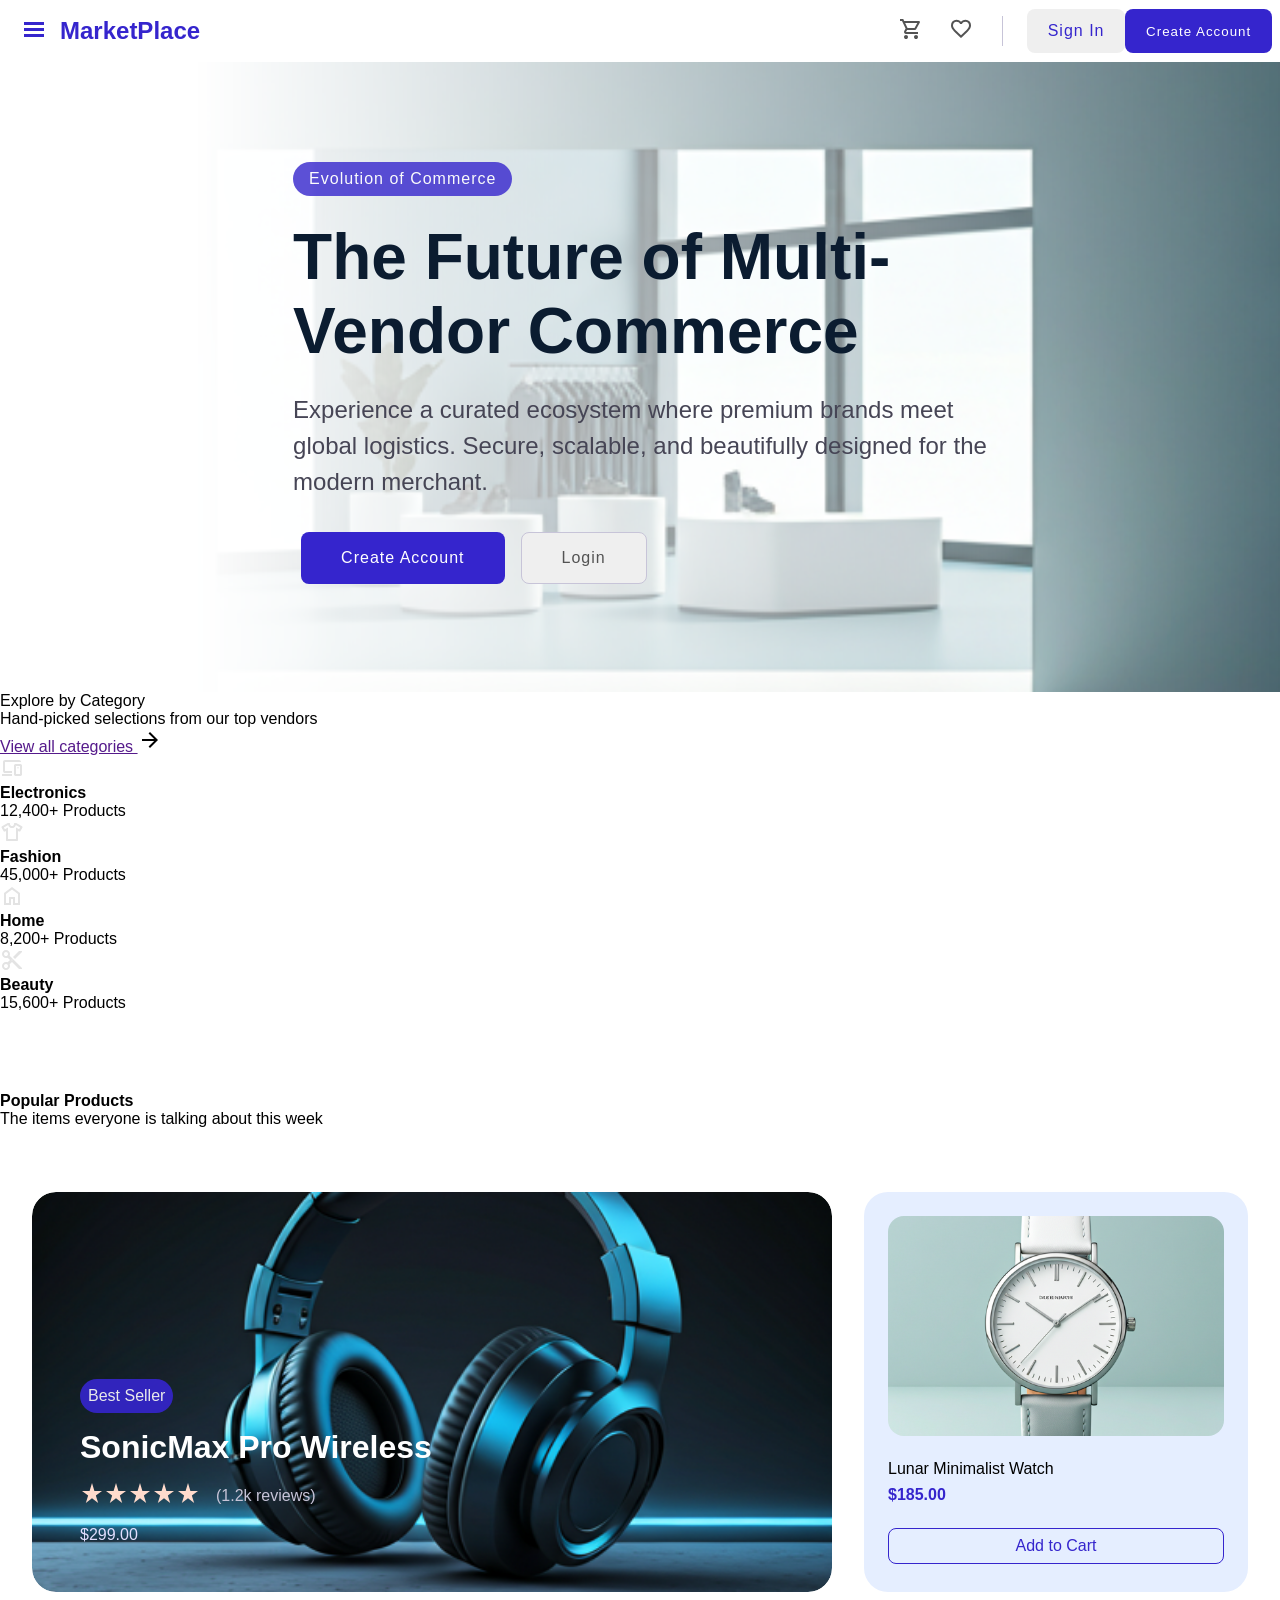
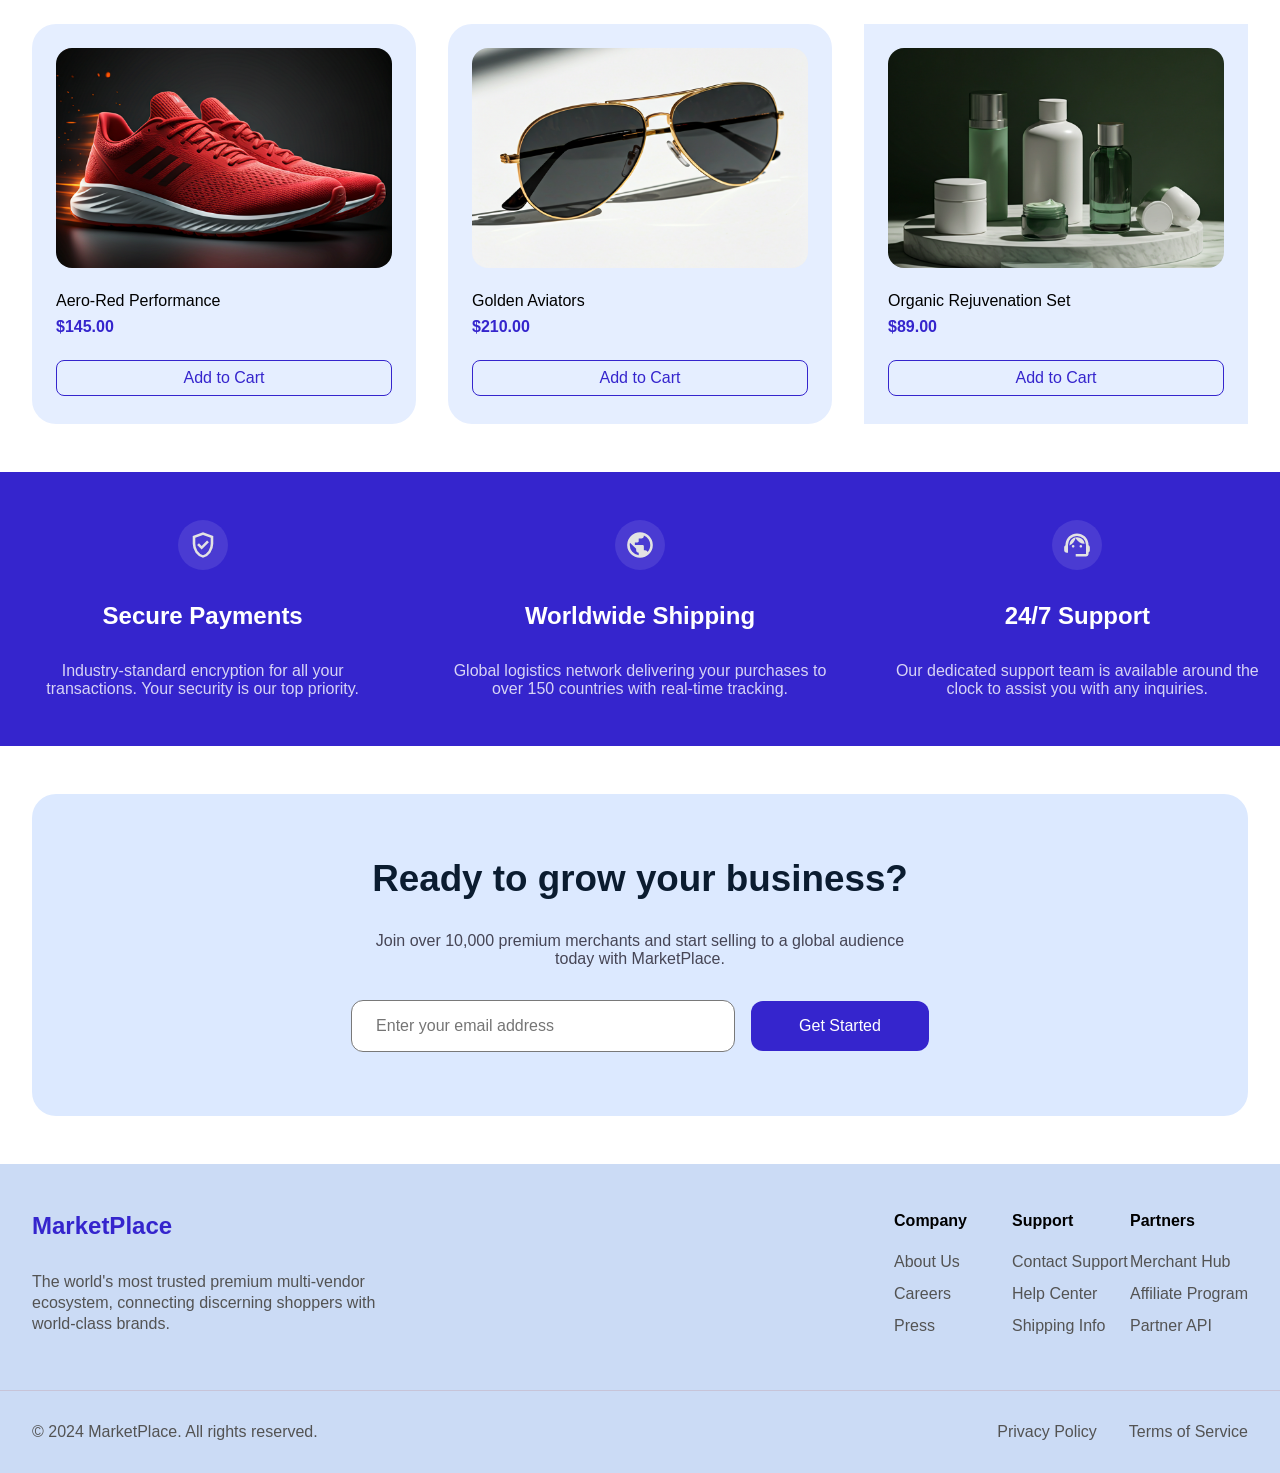
==== index.html @ fca6b6d8 "add" ====
<!DOCTYPE html>
<html lang="en">

<head>
    <meta charset="UTF-8">
    <meta name="viewport" content="width=device-width, initial-scale=1.0">
    <link rel="stylesheet" href="style.css">
    <link rel="stylesheet" href="CSS/nav.css">
    <link rel="stylesheet" href="CSS/main.css">
    <link rel="stylesheet" href="CSS/explore.css">
    <link rel="stylesheet" href="CSS/animation.css">
    <link rel="stylesheet" href="CSS/products.css">
    <link rel="stylesheet" href="CSS/support.css">
    <link rel="stylesheet" href="CSS/business.css">
    <link rel="stylesheet" href="CSS/footer.css">
    <title>MarketPlace</title>
</head>

<body>
    <nav class="nav-landing nav">
        <div class="vo">
            <div class="menu-toggle" id="mobile-menu">
                <span></span><span></span><span></span>
            </div>
            <h2 class="nav-logo"><a href="#">MarketPlace</a></h2>
        </div>
        <div class="nav-ll">
            <ul class="nav-list">
                <li><a href="">Categories</a></li>
                <li><a href="">New Arrivals</a></li>
                <li><a href="">Deals</a></li>
            </ul>
            <form action="" method="get" class="nav-form">
                <a href="" class="nav-form-btn"><svg xmlns="http://www.w3.org/2000/svg" height="24px"
                        viewBox="0 -960 960 960" width="24px" fill="#e3e3e3">
                        <path
                            d="M784-120 532-372q-30 24-69 38t-83 14q-109 0-184.5-75.5T120-580q0-109 75.5-184.5T380-840q109 0 184.5 75.5T640-580q0 44-14 83t-38 69l252 252-56 56ZM380-400q75 0 127.5-52.5T560-580q0-75-52.5-127.5T380-760q-75 0-127.5 52.5T200-580q0 75 52.5 127.5T380-400Z" />
                    </svg> </a>
                <input type="text" name="search" placeholder="Search marketplace..." class="nav-input">
            </form>
        </div>
        <div class="right">

            <a href="" class="nav-shopping bac"> <svg xmlns="http://www.w3.org/2000/svg" height="24px"
                    viewBox="0 -960 960 960" width="24px">
                    <path
                        d="M223.5-103.5Q200-127 200-160t23.5-56.5Q247-240 280-240t56.5 23.5Q360-193 360-160t-23.5 56.5Q313-80 280-80t-56.5-23.5Zm400 0Q600-127 600-160t23.5-56.5Q647-240 680-240t56.5 23.5Q760-193 760-160t-23.5 56.5Q713-80 680-80t-56.5-23.5ZM246-720l96 200h280l110-200H246Zm-38-80h590q23 0 35 20.5t1 41.5L692-482q-11 20-29.5 31T622-440H324l-44 80h480v80H280q-45 0-68-39.5t-2-78.5l54-98-144-304H40v-80h130l38 80Zm134 280h280-280Z" />
                </svg></a>
            <a href="" class="nav-favorite bac"><svg xmlns="http://www.w3.org/2000/svg" height="24px"
                    viewBox="0 -960 960 960" width="24px">
                    <path
                        d="m480-120-58-52q-101-91-167-157T150-447.5Q111-500 95.5-544T80-634q0-94 63-157t157-63q52 0 99 22t81 62q34-40 81-62t99-22q94 0 157 63t63 157q0 46-15.5 90T810-447.5Q771-395 705-329T538-172l-58 52Zm0-108q96-86 158-147.5t98-107q36-45.5 50-81t14-70.5q0-60-40-100t-100-40q-47 0-87 26.5T518-680h-76q-15-41-55-67.5T300-774q-60 0-100 40t-40 100q0 35 14 70.5t50 81q36 45.5 98 107T480-228Zm0-273Z" />
                </svg></a>
            <span class="ff"></span>
            <div class="btn">
                <button class="nav-sign"><a href="">Sign In</a></button>
                <button class="nav-create"><a href="">Create Account</a></button>
            </div>
        </div>
    </nav>
    <main class="main-landing">
        <div class="main-landing-sub">
            <img src="img/img-supp.png" alt="img" class="main-img">
            <h2 class="main-h2">Evolution of Commerce</h2>
            <h1 class="main-h1">The Future of Multi-<br>Vendor Commerce</h1>
            <p class="main-p">Experience a curated ecosystem where premium brands meet <br> global logistics. Secure,
                scalable,
                and beautifully designed for the <br> modern merchant.</p>
            <div class="btn">
                <button class=" main-create"><a href="">Create Account</a></button>
                <button class=" main-sign"><a href="">Login</a></button>
            </div>
        </div>
    </main>
    <section class="explore">
        <div class="explore-container">
            <div class="explore-p">
                <p class="explore-p1">Explore by Category</p>
                <p class="explore-p2">Hand-picked selections from our top vendors</p>
            </div>
            <a href="" class="explore-view">View all categories <svg xmlns="http://www.w3.org/2000/svg" height="24px"
                    viewBox="0 -960 960 960" width="24px">
                    <path d="M647-440H160v-80h487L423-744l57-56 320 320-320 320-57-56 224-224Z" />
                </svg></a>
        </div>
        <div class="category">
            <div class="category1">
                <svg xmlns="http://www.w3.org/2000/svg" height="24px" viewBox="0 -960 960 960" width="24px"
                    fill="#e3e3e3" class="svg-category">
                    <path
                        d="M480-540ZM80-160v-80h400v80H80Zm120-120q-33 0-56.5-23.5T120-360v-360q0-33 23.5-56.5T200-800h560q33 0 56.5 23.5T840-720H200v360h280v80H200Zm600 40v-320H640v320h160Zm-180 80q-25 0-42.5-17.5T560-220v-360q0-25 17.5-42.5T620-640h200q25 0 42.5 17.5T880-580v360q0 25-17.5 42.5T820-160H620Zm100-300q13 0 21.5-9t8.5-21q0-13-8.5-21.5T720-520q-12 0-21 8.5t-9 21.5q0 12 9 21t21 9Zm0 60Z" />
                </svg>
                <div class="cat-t">
                    <h4 class="cat-h4">Electronics</h4>
                    <p class="cat-p">12,400+ Products</p>
                </div>
            </div>
            <div class="category1">
                <svg xmlns="http://www.w3.org/2000/svg" height="24px" viewBox="0 -960 960 960" width="24px"
                    fill="#e3e3e3" class="svg-category">
                    <path
                        d="m240-522-40 22q-14 8-30 4t-24-18L66-654q-8-14-4-30t18-24l230-132h70q9 0 14.5 5.5T400-820v20q0 33 23.5 56.5T480-720q33 0 56.5-23.5T560-800v-20q0-9 5.5-14.5T580-840h70l230 132q14 8 18 24t-4 30l-80 140q-8 14-23.5 17.5T760-501l-40-20v361q0 17-11.5 28.5T680-120H280q-17 0-28.5-11.5T240-160v-362Zm80-134v456h320v-456l124 68 42-70-172-100q-15 51-56.5 84.5T480-640q-56 0-97.5-33.5T326-758L154-658l42 70 124-68Zm160 177Z" />
                </svg>
                <div class="cat-t">
                    <h4 class="cat-h4">Fashion</h4>
                    <p class="cat-p">45,000+ Products</p>
                </div>
            </div>
            <div class="category1">
                <svg xmlns="http://www.w3.org/2000/svg" height="24px" viewBox="0 -960 960 960" width="24px"
                    fill="#e3e3e3" class="svg-category">
                    <path
                        d="M240-200h120v-240h240v240h120v-360L480-740 240-560v360Zm-80 80v-480l320-240 320 240v480H520v-240h-80v240H160Zm320-350Z" />
                </svg>
                <div class="cat-t">
                    <h4 class="cat-h4">Home</h4>
                    <p class="cat-p">8,200+ Products</p>
                </div>
            </div>
            <div class="category1">
                <svg xmlns="http://www.w3.org/2000/svg" height="24px" viewBox="0 -960 960 960" width="24px"
                    fill="#e3e3e3" class="svg-category">
                    <path
                        d="M760-120 480-400l-94 94q8 15 11 32t3 34q0 66-47 113T240-80q-66 0-113-47T80-240q0-66 47-113t113-47q17 0 34 3t32 11l94-94-94-94q-15 8-32 11t-34 3q-66 0-113-47T80-720q0-66 47-113t113-47q66 0 113 47t47 113q0 17-3 34t-11 32l494 494v40H760ZM600-520l-80-80 240-240h120v40L600-520ZM296.5-663.5Q320-687 320-720t-23.5-56.5Q273-800 240-800t-56.5 23.5Q160-753 160-720t23.5 56.5Q207-640 240-640t56.5-23.5ZM494-466q6-6 6-14t-6-14q-6-6-14-6t-14 6q-6 6-6 14t6 14q6 6 14 6t14-6ZM296.5-183.5Q320-207 320-240t-23.5-56.5Q273-320 240-320t-56.5 23.5Q160-273 160-240t23.5 56.5Q207-160 240-160t56.5-23.5Z" />
                </svg>
                <div class="cat-t">
                    <h4 class="cat-h4">Beauty</h4>
                    <p class="cat-p">15,600+ Products</p>
                </div>
            </div>
        </div>
    </section>
    <section class="products-ex">
        <div class="cat-t">
            <h4 class="cat-h4">Popular Products</h4>
            <p class="cat-p">The items everyone is talking about this week</p>
        </div>
        <div class="products-grid">
            <div class="grid-p-b g">
                <img src="img/bestPrud.png" alt="img" class="img-best-prod">
                <div class="cont-pro">
                    <span class="best-seller">Best Seller</span>
                    <h2 class="grid-be-se-h3">SonicMax Pro Wireless</h2>
                    <p class="p-p"><span class="s-p-p"><svg class="star" xmlns="http://www.w3.org/2000/svg"
                                height="24px" viewBox="0 -960 960 960" width="24px" fill="#e3e3e3">
                                <path
                                    d="m233-120 93-304L80-600h304l96-320 96 320h304L634-424l93 304-247-188-247 188Z" />
                            </svg><svg class="star" xmlns="http://www.w3.org/2000/svg" height="24px"
                                viewBox="0 -960 960 960" width="24px" fill="#e3e3e3">
                                <path
                                    d="m233-120 93-304L80-600h304l96-320 96 320h304L634-424l93 304-247-188-247 188Z" />
                            </svg><svg class="star" xmlns="http://www.w3.org/2000/svg" height="24px"
                                viewBox="0 -960 960 960" width="24px" fill="#e3e3e3">
                                <path
                                    d="m233-120 93-304L80-600h304l96-320 96 320h304L634-424l93 304-247-188-247 188Z" />
                            </svg><svg class="star" xmlns="http://www.w3.org/2000/svg" height="24px"
                                viewBox="0 -960 960 960" width="24px" fill="#e3e3e3">
                                <path
                                    d="m233-120 93-304L80-600h304l96-320 96 320h304L634-424l93 304-247-188-247 188Z" />
                            </svg><svg class="star" xmlns="http://www.w3.org/2000/svg" height="24px"
                                viewBox="0 -960 960 960" width="24px" fill="#e3e3e3">
                                <path
                                    d="m233-120 93-304L80-600h304l96-320 96 320h304L634-424l93 304-247-188-247 188Z" />
                            </svg></span>(1.2k reviews)</p>
                    <p class="price-p-b">$299.00</p>
                </div>
            </div>
            <div class="grid-products g">
                <div class="img-prooo">
                    <img src="img/prud.png" alt="img" class="img-proo">
                </div>
                <p class="p-gridd-prod">Lunar Minimalist Watch</p>
                <span class="price-grid-products">$185.00</span>
                <button class="button-grid">Add to Cart</button>
            </div>
            <div class="grid-products g">
                <div class="img-prooo">
                    <img src="img/prud1.png" alt="img" class="img-proo">
                </div>
                <p class="p-gridd-prod">Aero-Red Performance</p>
                <span class="price-grid-products">$145.00</span>
                <button class="button-grid">Add to Cart</button>
            </div>
            <div class="grid-products g">
                <div class="img-prooo"> <img src="img/prud2.png" alt="img" class="img-proo">
                </div>
                <p class="p-gridd-prod">Golden Aviators</p>
                <span class="price-grid-products">$210.00</span>
                <button class="button-grid">Add to Cart</button>
            </div>
            <div class="grid-products">
                <div class="img-prooo"> <img src="img/prud3.png" alt="img" class="img-proo">
                </div>
                <p class="p-gridd-prod">Organic Rejuvenation Set</p>
                <span class="price-grid-products">$89.00</span>
                <button class="button-grid">Add to Cart</button>
            </div>
        </div>
    </section>
    <section class="support">
        <div class="support-sup">
            <div class="verified">
                <svg xmlns="http://www.w3.org/2000/svg" height="24px" viewBox="0 -960 960 960" width="24px"
                    fill="#e3e3e3" class="svg-sup">
                    <path
                        d="m438-338 226-226-57-57-169 169-84-84-57 57 141 141Zm42 258q-139-35-229.5-159.5T160-516v-244l320-120 320 120v244q0 152-90.5 276.5T480-80Zm0-84q104-33 172-132t68-220v-189l-240-90-240 90v189q0 121 68 220t172 132Zm0-316Z" />
                </svg>
                <h2 class="sup-h2">Secure Payments</h2>
                <p class="sup-p">Industry-standard encryption for all your transactions. Your security is our top
                    priority.
                </p>
            </div>
            <div class="verified">
                <svg xmlns="http://www.w3.org/2000/svg" height="24px" viewBox="0 -960 960 960" width="24px"
                    fill="#e3e3e3" class="svg-sup">
                    <path
                        d="M324-111.5Q251-143 197-197t-85.5-127Q80-397 80-480t31.5-156Q143-709 197-763t127-85.5Q397-880 480-880t156 31.5Q709-817 763-763t85.5 127Q880-563 880-480t-31.5 156Q817-251 763-197t-127 85.5Q563-80 480-80t-156-31.5ZM440-162v-78q-33 0-56.5-23.5T360-320v-40L168-552q-3 18-5.5 36t-2.5 36q0 121 79.5 212T440-162Zm276-102q41-45 62.5-100.5T800-480q0-98-54.5-179T600-776v16q0 33-23.5 56.5T520-680h-80v80q0 17-11.5 28.5T400-560h-80v80h240q17 0 28.5 11.5T600-440v120h40q26 0 47 15.5t29 40.5Z" />
                </svg>
                <h2 class="sup-h2">Worldwide Shipping</h2>
                <p class="sup-p">Global logistics network delivering your purchases to over 150 countries with real-time
                    tracking.
                </p>
            </div>
            <div class="verified">
                <svg xmlns="http://www.w3.org/2000/svg" height="24px" viewBox="0 -960 960 960" width="24px"
                    fill="#e3e3e3" class="svg-sup">
                    <path
                        d="M440-120v-80h320v-284q0-117-81.5-198.5T480-764q-117 0-198.5 81.5T200-484v244h-40q-33 0-56.5-23.5T80-320v-80q0-21 10.5-39.5T120-469l3-53q8-68 39.5-126t79-101q47.5-43 109-67T480-840q68 0 129 24t109 66.5Q766-707 797-649t40 126l3 52q19 9 29.5 27t10.5 38v92q0 20-10.5 38T840-249v49q0 33-23.5 56.5T760-120H440ZM331.5-411.5Q320-423 320-440t11.5-28.5Q343-480 360-480t28.5 11.5Q400-457 400-440t-11.5 28.5Q377-400 360-400t-28.5-11.5Zm240 0Q560-423 560-440t11.5-28.5Q583-480 600-480t28.5 11.5Q640-457 640-440t-11.5 28.5Q617-400 600-400t-28.5-11.5ZM241-462q-7-106 64-182t177-76q89 0 156.5 56.5T720-519q-91-1-167.5-49T435-698q-16 80-67.5 142.5T241-462Z" />
                </svg>
                <h2 class="sup-h2">24/7 Support</h2>
                <p class="sup-p">Our dedicated support team is available around the clock to assist you with any
                    inquiries.
                </p>
            </div>
        </div>
    </section>
    <section class="business-s">
        <div class="business">
            <h2 class="business-h2">Ready to grow your business?</h2>
            <p class="business-p">Join over 10,000 premium merchants and start selling to a global audience <br> today
                with
                MarketPlace.</p>
            <form action="" class="business-form">
                <input type="text" class="text-bus" placeholder="Enter your email address">
                <input type="submit" class="sum-bus" value="Get Started">
            </form>
        </div>
    </section>
    <footer class="fot">
        <div class="fott">
            <div class="fot1">
                <div class="fot1-left">
                    <h2 class="fot1-left-h2">MarketPlace</h2>
                    <p class="fot1-left-p">The world's most trusted premium multi-vendor <br> ecosystem, connecting
                        discerning
                        shoppers with <br> world-class brands.</p>
                </div>
                <div class="fot1-right">
                    <div class="fot1-right-list">
                        <h4 class="for1-right-h3">Company</h4>
                        <ul class="fot1-right-ul">
                            <li><a href="">About Us</a></li>
                            <li><a href="">Careers</a></li>
                            <li><a href="">Press</a></li>
                        </ul>
                    </div>
                    <div class="fot1-right-list">
                        <h4 class="for1-right-h3">Support</h4>
                        <ul class="fot1-right-ul">
                            <li><a href="">Contact Support</a></li>
                            <li><a href="">Help Center</a></li>
                            <li><a href="">Shipping Info</a></li>
                        </ul>
                    </div>
                    <div class="fot1-right-list">
                        <h4 class="for1-right-h3">Partners</h4>
                        <ul class="fot1-right-ul">
                            <li><a href="">Merchant Hub</a></li>
                            <li><a href="">Affiliate Program</a></li>
                            <li><a href="">Partner API</a></li>
                        </ul>
                    </div>
                </div>
            </div>
            <hr>
            <div class="fot2">
                <div class="fot2-left">&copy; 2024 MarketPlace. All rights reserved.</div>
                <div class="fot2-right"><a href="" class="fot2-right">Privacy Policy</a><a href=""
                        class="fot2-right">Terms
                        of Service</a></div>
            </div>
        </div>
    </footer>
    <script src="main.js"></script>
</body>

</html>
---- style.css ----
:root {
    --black: #000000;
    --blue: rgb(53 37 205);
    --blue--op: #E2E8F0;
    --white: white;
    --gr: rgb(199 196 216);
    --grr: rgb(121, 121, 121);
    --grrr: rgb(83, 83, 83);
    --gb: rgb(11 28 48);
    --qw: rgb(70 69 85);
    --fontff: Sans-serif;
    --bb: rgb(211 228 254)
}


* {
    padding: 0;
    margin: 0;
    box-sizing: border-box;
    font-family: var(--fontff);
}
---- CSS/nav.css ----
.nav {
    position: sticky;
    top: 0;
    display: flex;
    flex-direction: row;
    justify-content: space-between;
    align-items: center;
    gap: 3rem;
    padding: 0.5rem;
    background-color: rgba(255, 255, 255, 0.9);
    z-index: 1;
    max-width: 1280px;
    margin: auto;
}

.nav-list li a,
.nav-logo a,
.nav-sign a,
.nav-create a {
    text-decoration: none;
}



.right {
    display: flex;
    justify-content: center;
    align-items: center;
    gap: 1rem;
}

.nav-sign a {
    color: var(--blue);
}

.nav-sign {
    letter-spacing: 1px;
    padding: 0.8rem 1.3rem;
    border: none;
    border-radius: 0.5rem;
    font-size: 1rem;
    transition: background-color 0.2s ease-in-out
}

.nav-sign:hover {
    background-color: var(--blue--op);
}

.nav-create {
    letter-spacing: 1px;
    border: none;
    padding: 0.8rem 1.3rem;
    border-radius: 0.5rem;
    background-color: var(--blue);
    transition: opacity 0.2s ease-in-out;
}

.nav-create a {
    color: var(--white);
}

.nav-create:hover {
    opacity: 0.9;
}

.ff {
    margin: 0.5rem;
    height: 30px;
    border-left: 1px solid var(--gr);
}

.nav-shopping,
.nav-favorite {
    width: auto;
    fill: var(--grrr);
    transition: background-color 0.2s ease-in-out
}

.nav-shopping:hover,
.nav-favorite:hover {
    background-color: var(--blue--op);
}

.bac {
    padding: 0.3rem;
    border-radius: 0.5rem;
}

.nav-form {
    display: flex;
    flex-direction: row;
    align-items: center;
    gap: 1rem;
    border: 1px solid var(--gr);
    padding: 0.5rem 1rem;
    border-radius: 4rem;
}

.nav-form a svg {
    fill: var(--grrr);
    transition: fill 0.2s ease-in-out
}

.nav-form a {
    height: 24px;
    ;
}

.nav-form a svg:hover {
    fill: var(--grr)
}

.nav-form input:focus {
    outline: none;
}

.nav-form input {
    font-size: 1rem;
    border: none;
}

.nav-list {
    display: flex;
    flex-direction: row;
    gap: 2rem;
    list-style-type: none;
}

.nav-list li a {
    color: var(--grrr);
}


.nav-list li a:hover {
    color: var(--blue);
}

.nav-logo a {
    color: var(--blue);
}

.menu-toggle {
    display: none;
    flex-direction: column;
    cursor: pointer;
}

.btn {
    display: flex;
}

.nav-ll {
    display: flex;
    gap: 2rem;
    align-items: center;
}

.vo {
    display: flex;
    gap: 1rem;
}

@media (min-width:368px) and (max-width:768px) {
    .menu-toggle {
        display: flex;
        flex-direction: column;
        cursor: pointer;
        gap: 0.2rem;
    }

    .menu-toggle span {
        background-color: var(--blue);
        height: 3px;
        width: 20px;

    }



    .nav-ll {
        display: none;
    }

    .nav-ll.active {
        display: flex;
    }

    .nav-list {
        flex-direction: column;
        justify-content: flex-start;
        align-items: flex-start;
        padding-left: 1rem;
        gap: 1rem;
    }

    .nav-ll {
        position: fixed;
        top: 0;
        left: 0;
        width: 260px;
        height: 100vh;
        background: white;
        padding: 5rem 1rem;
        display: flex;
        justify-content: flex-start;
        align-items: flex-start;
        flex-direction: column;
        gap: 1rem;
        transform: translateX(-100%);
        opacity: 0;
        transition: all .45s cubic-bezier(.22, 1, .36, 1);
        z-index: 999;
    }

    .nav-l1.active {
        transform: translateX(0);
        opacity: 1;
    }

    .nav-form {
        width: 200px;
        gap: 0.5rem;
        overflow: hidden;
    }

    .nav-form .nav-input {
        font-size: 0.8rem;

    }

    .nav-form-btn svg {
        width: 20px;
    }

    .nav-ll.active {
        left: 0;
        opacity: 1;
        transform: translateX(0);
        visibility: visible;
    }


    .bac,
    .ff {
        display: none;
    }

    .nav {
        gap: 0.5rem;
    }

    .nav-sign {
        padding: 0.4rem 1rem;
        border-radius: 0.5rem;
        font-size: 0.6rem;
    }

    .nav-create {
        padding: 0.4rem 1rem;
        font-size: 0.6rem;
    }

    .nav-logo {
        font-size: 1rem;
    }

}

@media (min-width:768px)and (max-width:1280px) {
    .menu-toggle {
        display: flex;
        flex-direction: column;
        cursor: pointer;
        gap: 0.2rem;
        padding-top: 0.3rem;
        padding-left: 1rem;
    }

    .menu-toggle span {
        background-color: var(--blue);
        height: 3px;
        width: 20px;

    }



    .nav-ll {
        display: none;
    }

    .nav-ll.active {
        display: flex;
    }

    .nav-list {
        flex-direction: column;
        justify-content: flex-start;
        align-items: flex-start;
        padding-left: 1rem;
        gap: 1rem;
    }

    .nav-ll {
        position: fixed;
        top: 0;
        left: 0;
        width: 260px;
        height: 100vh;
        background: white;
        padding: 5rem 1rem;
        display: flex;
        justify-content: flex-start;
        align-items: flex-start;
        flex-direction: column;
        gap: 1rem;
        transform: translateX(-100%);
        opacity: 0;
        transition: all .45s cubic-bezier(.22, 1, .36, 1);
        z-index: 999;
    }

    .nav-l1.active {
        transform: translateX(0);
        opacity: 1;
    }

    .nav-form {
        width: 200px;
        gap: 0.5rem;
        overflow: hidden;
    }

    .nav-form .nav-input {
        font-size: 0.8rem;

    }

    .nav-form-btn svg {
        width: 20px;
    }

    .nav-ll.active {
        left: 0;
        opacity: 1;
        transform: translateX(0);
        visibility: visible;
    }
}
---- CSS/main.css ----
.main-landing {
    height: 70vh;
    position: relative;
    top: 0;
    right: 0;
    left: 0;
    display: flex;
    flex-direction: column;
    justify-content: center;
    text-align: start;
    overflow: hidden;
    animation: fadeUp 0.9s ease;
}

.main-landing-sub {
    display: flex;
    justify-content: center;
    flex-direction: column;
    align-items: flex-start;
    gap: 1.5rem;
    width: auto;
    margin: 0 auto;
    max-width: 1280px;
}

.main-img {
    height: 70vh;
    position: absolute;
    top: 0;
    left: 0;
    width: 100%;
    object-fit: cover;
    object-position: center;
    z-index: -1;
    mask-image: linear-gradient(to right, transparent 15%, black);
    -webkit-mask-image: linear-gradient(to right, transparent 15%, black);
}

.main-h2 {
    background-color: var(--blue);
    color: var(--white);
    font-size: 1rem;
    font-weight: 400;
    letter-spacing: 1px;
    padding: 0.5rem 1rem;
    border-radius: 1.5rem;
    opacity: 0.8;
}

.main-h1 {
    font-size: 4rem;
    color: var(--gb);
}

.main-p {
    color: var(--qw);
    font-size: 1.5rem;
    line-height: 1.5;
}

.main-create {
    letter-spacing: 1px;
    border: none;
    padding: 1rem;
    border-radius: 0.5rem;
    background-color: var(--blue);
    transition: opacity 0.2s ease-in-out;
    margin: 0.5rem;
    font-size: 1rem;
}

.main-create a {
    padding: 1.5rem;
    text-decoration: none;
    color: var(--white);
}

.main-create:hover {
    opacity: 0.9;
}

.main-sign {
    font-size: 1rem;
    border: 1px solid var(--gr);
    letter-spacing: 1px;
    padding: 1rem;
    border-radius: 0.5rem;
    transition: all 0.2s ease-in-out;
    margin: 0.5rem;

}

.main-sign a {
    text-align: center;
    text-decoration: none;
    padding: 1.5rem;
    color: var(--grrr);
}

.main-sign a:hover {
    color: var(--blue);
}

.main-sign:hover {
    border-color: var(--blue);
    transform: scale(1.05);
}

@media (min-width:368px) and (max-width:768px) {
    .main-landing {
        height: revert;
    }

    .main-img {
        height: revert;
    }

    .main-h2 {
        font-size: 0.5rem;
    }

    .main-h1 {
        font-size: 1.5rem;
    }

    .main-p {
        font-size: 0.6rem;
    }

    .main-create a,
    .main-sign a {
        padding: 0.5rem;

    }

    .main-sign,
    .main-create {
        font-size: 0.5rem;
        padding: 0.5rem;
        margin: 0.2rem;
    }
    .main-landing-sub{
        gap: 1rem;
        justify-content: space-around;
        padding: 2rem;
    }

}
---- CSS/animation.css ----
@keyframes fadeUp {
    from {
        opacity: 0;
        transform: translateY(32px)
    }

    to {
        opacity: 1;
        transform: translateY(0)
    }
}

@keyframes fadeIn {
    from {
        opacity: 0
    }

    to {
        opacity: 0.9
    }
}
---- CSS/products.css ----
.products-ex {
    display: flex;
    flex-direction: column;
    margin: 5rem auto 1rem;
    max-width: 1280px;
    gap: 2rem;
    animation: fadeUp 1.2s ease;

}

.products-grid {
    display: grid;
    grid-template-columns: repeat(3, minmax(200px, 1fr));
    gap: 2rem;
    grid-auto-rows: 400px;
    margin: 2rem;
}

.grid-p-b {
    position: relative;
    grid-column: 1/3;
    overflow: hidden;
    cursor: pointer;
}

.grid-p-b:hover .img-best-prod {
    transform: scale(1.04);
}

.img-best-prod {
    position: absolute;
    z-index: -2;
    width: 100%;
    border-radius: 1.5rem;
    object-position: center;
    object-fit: cover;
    height: 100%;
    transition: transform 0.6s ease-in-out;
}

.cont-pro {
    display: flex;
    justify-content: flex-end;
    flex-direction: column;
    align-content: flex-end;
    gap: 1rem;
    height: 100%;
    padding: 3rem;
}

.best-seller {
    color: var(--white);
    background-color: var(--blue);
    width: fit-content;
    padding: 0.5rem;
    border-radius: 1.5rem;
    opacity: 0.9;

}

.grid-be-se-h3 {
    font-size: 2rem;
    color: var(--white);
}

.g {
    border-radius: 1.5rem;
}

.p-p {
    display: flex;
    flex-direction: row;
    align-items: center;
    gap: 1rem;
    color: var(--gr);
}

.star {
    fill: #ffdbcc;
}

.price-p-b {
    color: rgb(226 223 255);
}

.grid-products {
    display: flex;
    flex-direction: column;
    padding: 1.5rem;
    gap: 0.5rem;
    background-color: rgb(229 238 255);
    height: 100%;
    box-sizing: border-box;
}

.p-gridd-prod {
    padding-top: 1rem;
    font-weight: 300;
}

.price-grid-products {
    padding-bottom: 1rem;
    color: var(--blue);
    font-weight: 700;
}

.img-prooo {
    overflow: hidden;
    border-radius: 1rem;
}

.img-proo {
    display: block;
    width: 100%;
    height: 220px;
    object-fit: cover;
    transition: transform 0.6s ease;
    cursor: pointer;
}

.grid-products:hover .img-proo {
    transform: scale(1.04);
}

.button-grid {
    border: 1px solid var(--blue);
    padding: 0.5rem;
    border-radius: 0.5rem;
    color: var(--blue);
    font-size: 1rem;
    background-color: rgb(229 238 255);
    transition: all 0.4s ease;
}

.button-grid:hover {
    background-color: var(--blue);
    color: white;
    cursor: pointer;
}

@media (min-width:368px) and (max-width:768px) {
    .products-grid {
        grid-template-columns: repeat(1, minmax(200px, 1fr));
    }

    .grid-p-b {
        grid-column: revert;
    }

    .best-seller {
        font-size: 0.7rem;
    }

    .grid-be-se-h3 {
        font-size: 1.3rem;
    }

    .p-p {
        font-size: 0.8rem;
    }

    .star {
        width: 15px;
        height: 15px;
    }
}
---- CSS/support.css ----
.support {
    background-color: var(--blue);
    animation: fadeUp 1.6s ease;

}

.support-sup {
    display: grid;
    grid-template-columns: repeat(auto-fit, minmax(200px, 1fr));
    max-width: 1280px;
    margin: 0 auto;
    gap: 2rem;
}

.verified {
    display: flex;
    justify-content: center;
    align-items: center;
    flex-direction: column;
    gap: 2rem;
    padding: 3rem 1rem;
    text-align: center;
}

.sup-h2 {
    color: var(--white);
}

.sup-p {
    color: rgb(255, 255, 255);
    opacity: 0.8;
}

.svg-sup {
    width: 50px;
    height: 50px;
    background-color: rgba(255, 255, 255, 0.1);
    padding: 0.6rem;
    border-radius: 100%;
}
---- CSS/business.css ----
.business-s {
    margin: 0 auto;
    max-width: 1280px;
    animation: fadeUp 2s ease;
}

.business {
    display: flex;
    justify-content: center;
    align-items: center;
    flex-direction: column;
    margin: 3rem 2rem;
    padding: 4rem;
    gap: 2rem;
    background-color: rgb(220 233 255);
    max-width: 1280px;
    border-radius: 1.5rem;
}

.business-h2 {
    font-size: 2.3rem;
    text-align: center;
    color: rgb(11 28 48);
}

.business-p {
    text-align: center;
    color: rgb(70 69 85);
}

.business-form {
    display: flex;
    justify-content: center;
    align-items: center;
    width: 100%;
    gap: 1rem;
    margin: auto;
}

.text-bus {
    padding: 1rem 1.5rem;
    width: 100%;
    max-width: 24rem;
    font-size: 1rem;
    border-radius: 0.75rem;
    outline: none;
    border: 1px solid var(--grr);
}

.text-bus:focus {
    outline: 3px solid var(--blue);
}

.sum-bus {
    padding: 1rem 3rem;
    font-size: 1rem;
    color: var(--white);
    background-color: var(--blue);
    border-radius: 0.75rem;
    border: none;
    cursor: pointer;
    transition: opacity .3s ease;
}

.sum-bus:hover {
    opacity: 0.9;
}

@media (min-width:368px) and (max-width:768px) {
    .business {
        padding: 2rem;
    }

    .business-h2 {
        font-size: 2.2rem;
    }

    .business-form {
        flex-direction: column;
    }

    .sum-bus {
        width: 100%;
    }
}
---- CSS/footer.css ----
.fot {
    background-color: rgb(203 219 245);
}

.fott {
    max-width: 1280px;
    margin: auto;
}

.fot1 {
    display: flex;
    margin: 0 2rem;
    padding: 3rem 0;
    justify-content: space-between;
}

.fot1-left {
    display: flex;
    flex-direction: column;
    gap: 2rem;
    margin-right: 1rem;
}

.fot1-left-h2 {
    color: var(--blue);
    font-weight: 700;
    font-size: 1.5rem;
}

.fot1-left-p {
    color: var(--grrr);
    line-height: 1.3;
}

.fot1-right {
    display: grid;
    grid-template-columns: repeat(3, minmax(0, 1fr));
}

.fot1-right-list {
    display: flex;
    flex-direction: column;
    gap: 1rem;
}

.fot1-right-ul {
    list-style: none;
    line-height: 2;
}

.fot1-right-ul a {
    text-decoration: none;
    color: var(--grrr);
    transition: color .3s ease;
}

.fot1-right-ul a:hover {
    color: var(--blue);
}

.fot2 {
    display: flex;
    justify-content: space-between;
    margin: 0 2rem;
    padding: 2rem 0;
}

.fot hr {
    height: 1px;
    border: none;
    background-color: var(--gr);
}

.fot2-left {
    color: var(--grrr);
}

.fot2-right {
    text-decoration: none;
    color: var(--grrr);
    display: flex;
    gap: 2rem;
    transition: color .3s ease;
}

.fot2-right:hover {
    color: var(--blue);
}

@media (min-width:368px) and (max-width:768px) {
    .fot1 {
        display: flex;
        flex-direction: column;
        gap: 3rem;
    }

    .fot1-right {
        grid-template-columns: repeat(auto-fit, minmax(100px, 1fr));
    }
    .fot2{
        flex-direction: column;
        gap: 1rem;
        align-items: center;
    }

}
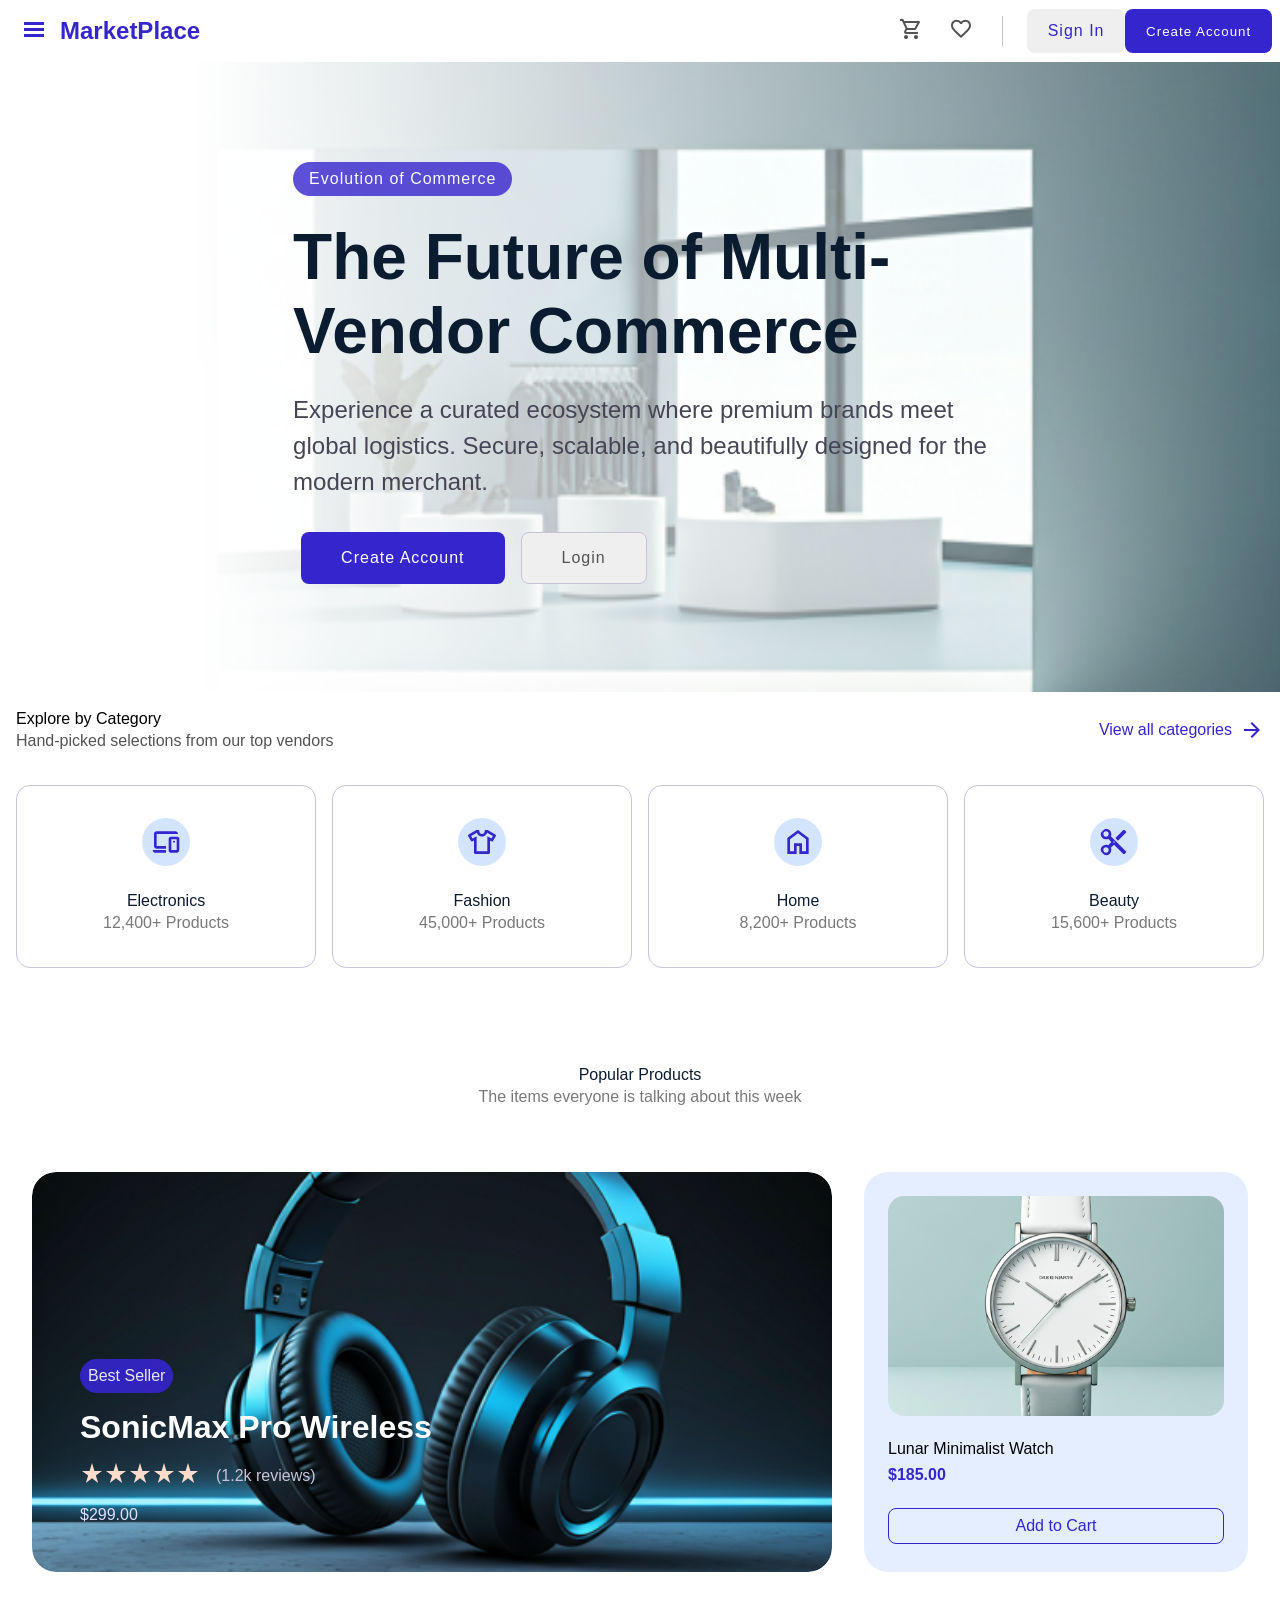
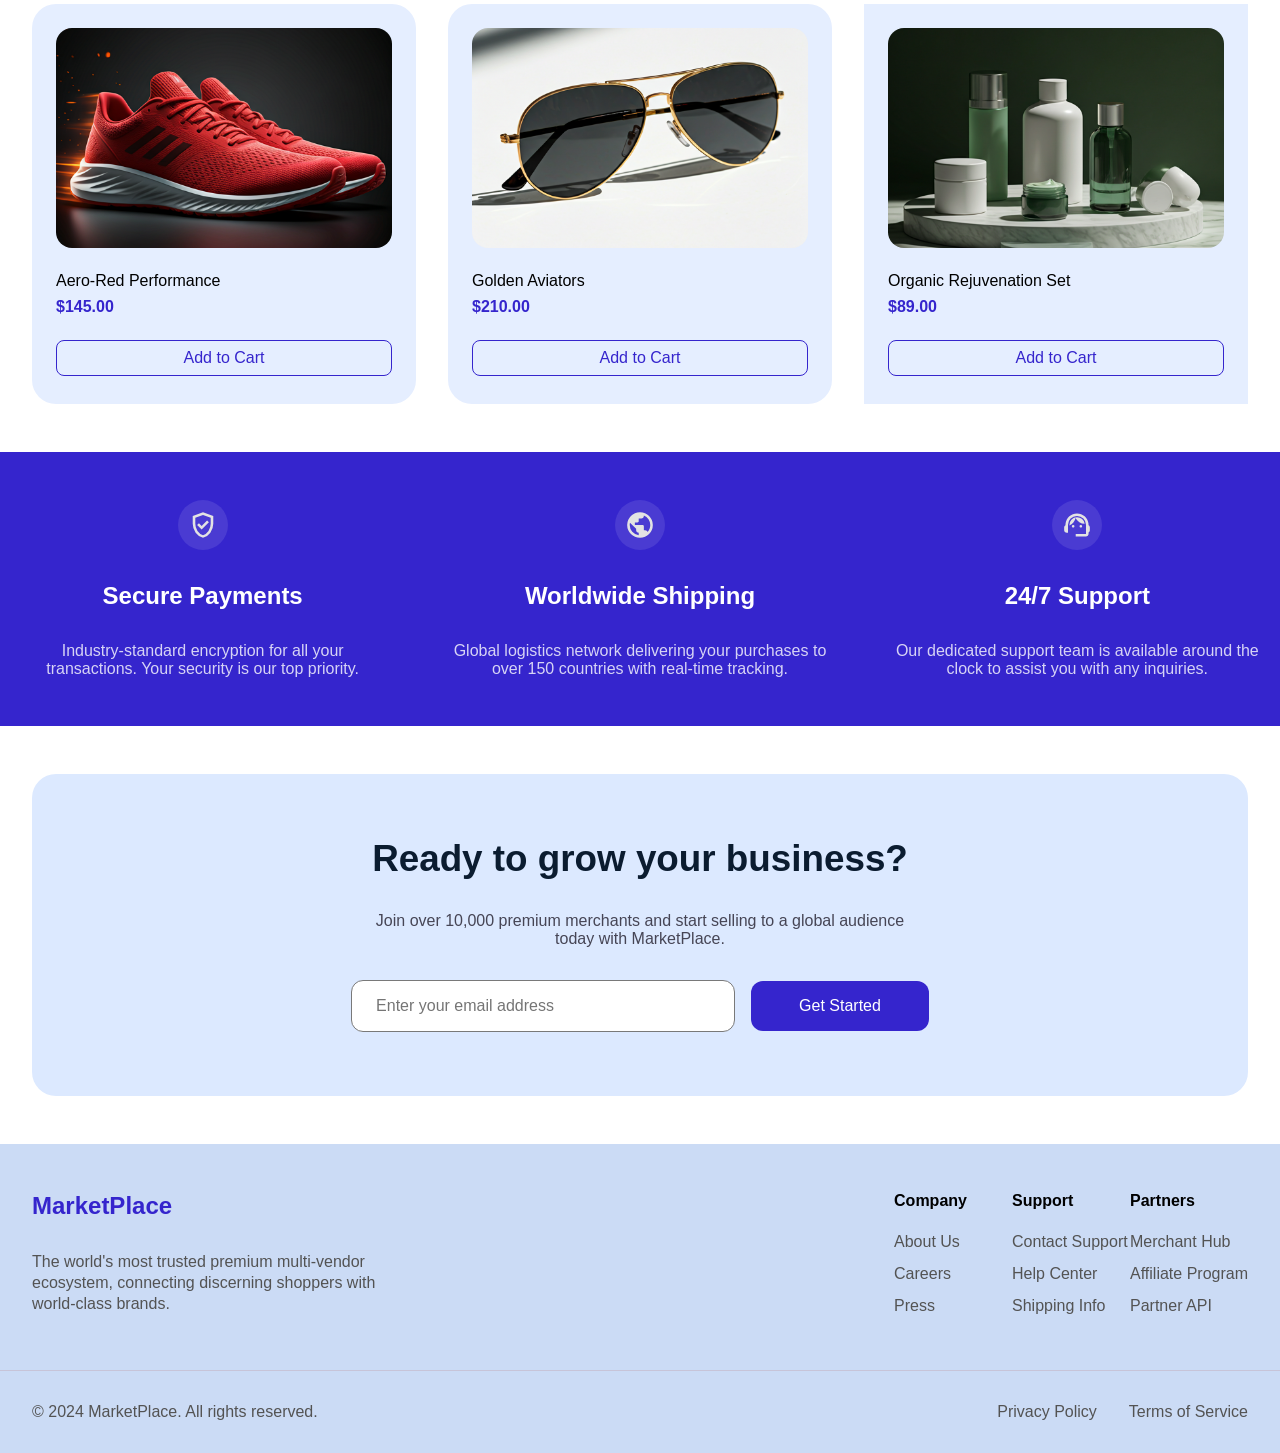
==== commit 209d4b8d: "add" ====
--- a/index.html
+++ b/index.html
@@ -7,7 +7,7 @@
     <link rel="stylesheet" href="style.css">
     <link rel="stylesheet" href="CSS/nav.css">
     <link rel="stylesheet" href="CSS/main.css">
-    <link rel="stylesheet" href="CSS/explore.css">
+    <link rel="stylesheet" href="CSS/Explore.css">
     <link rel="stylesheet" href="CSS/animation.css">
     <link rel="stylesheet" href="CSS/products.css">
     <link rel="stylesheet" href="CSS/support.css">
--- a/CSS/Explore.css
+++ b/CSS/Explore.css
@@ -0,0 +1,108 @@
+.explore {
+    display: flex;
+    justify-content: center;
+    flex-direction: column;
+    max-width: 1280px;
+    margin: 0 auto;
+    padding: 1rem;
+    gap: 2rem;
+    animation: fadeUp 1.5s ease;
+
+}
+
+.explore-container {
+    display: flex;
+    justify-content: space-between;
+    align-items: center;
+}
+
+.explore-p {
+    line-height: 1.4;
+}
+
+.explore-p2 {
+    color: var(--grrr);
+}
+
+.explore-view {
+    display: flex;
+    justify-content: center;
+    align-items: center;
+    text-decoration: none;
+    gap: 0.5rem;
+    color: var(--blue);
+    fill: var(--blue);
+    transition: transform 0.3s ease;
+}
+
+.explore-view:hover {
+    transform: scale(1.05);
+}
+
+
+.category {
+    width: 100%;
+    display: grid;
+    grid-template-columns: repeat(auto-fit, minmax(150px, 1fr));
+    gap: 1rem;
+}
+
+.category1 {
+    display: flex;
+    justify-content: center;
+    align-items: center;
+    flex-direction: column;
+    border: 1px solid var(--gr);
+    border-radius: 14px;
+    padding: 2rem;
+    transition: border 0.3s ease;
+}
+
+.category1:hover {
+    border-color: var(--blue);
+    cursor: pointer;
+}
+
+.category1:hover .svg-category {
+    transform: scale(1.2);
+}
+
+.svg-category {
+    fill: var(--blue);
+    background-color: var(--bb);
+    width: 3rem;
+    height: 3rem;
+    padding: 0.5rem;
+    border-radius: 100%;
+    margin-bottom: 1.5rem;
+    transition: transform 0.3s ease;
+}
+
+.cat-t {
+    line-height: 1.4;
+    text-align: center;
+}
+
+.cat-t h4 {
+    color: var(--gb);
+    font-weight: 400;
+}
+
+.cat-t p {
+    color: var(--grr);
+}
+@media (min-width:368px) and (max-width:768px){
+    .explore-p p{
+        font-size: 0.6rem ;
+    }
+    .explore-view{
+        font-size: 0.7rem;
+    }
+    .explore-view svg {
+        height: 10px;
+        width: 10px;
+    }
+    .explore-container{
+        gap: 1rem;
+    }
+}
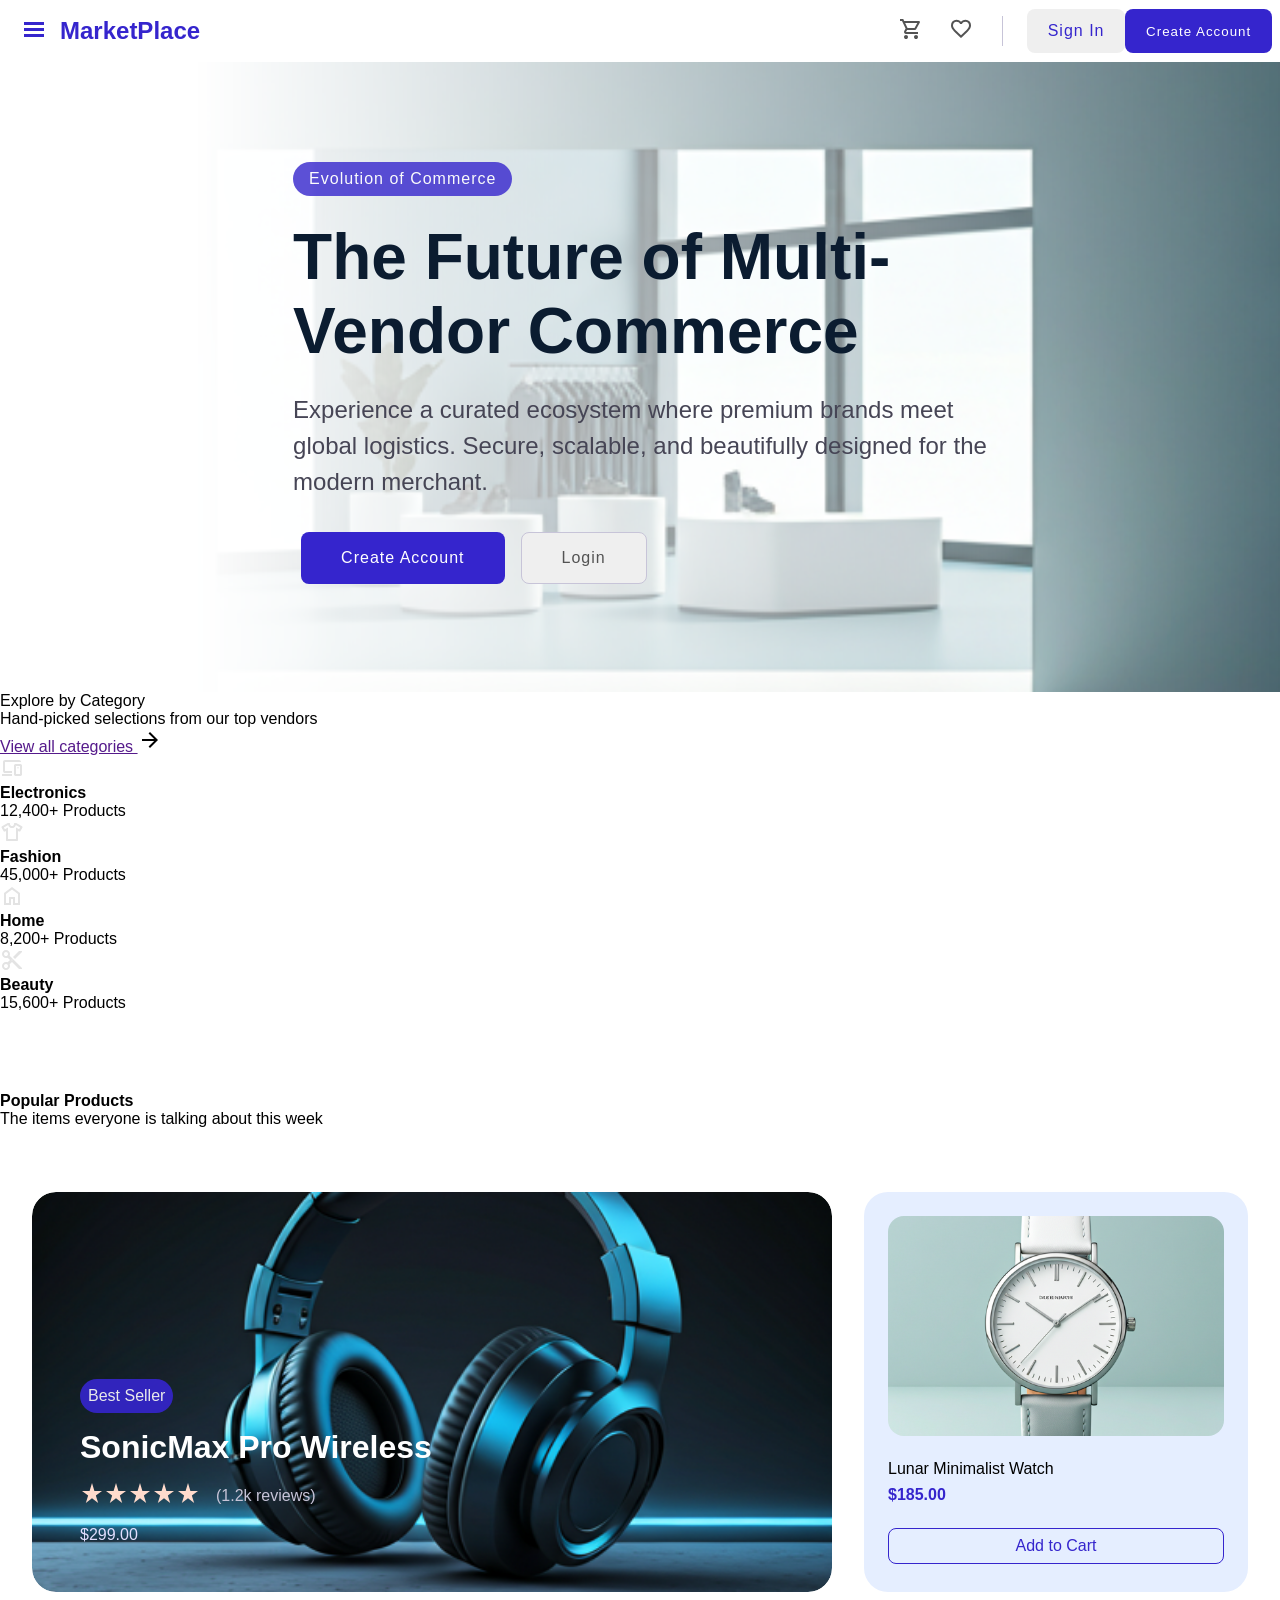
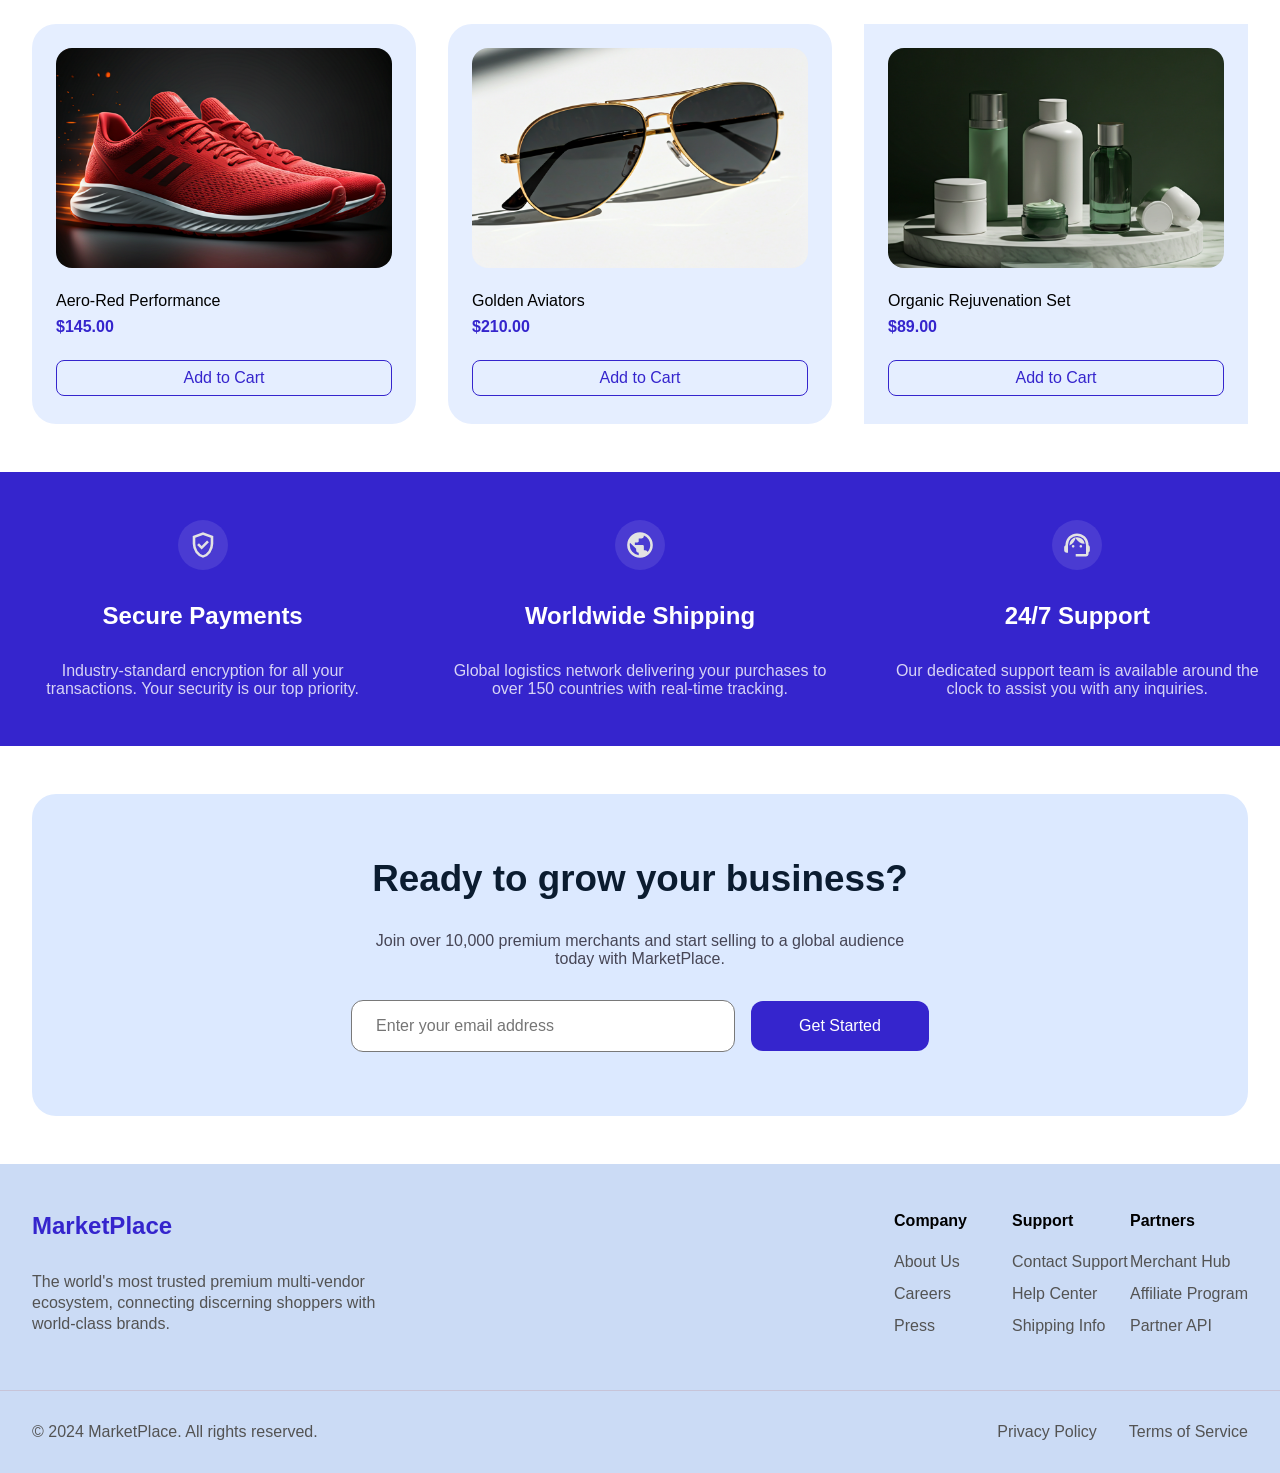
==== commit 26840137: "add" ====
--- a/index.html
+++ b/index.html
@@ -7,7 +7,7 @@
     <link rel="stylesheet" href="style.css">
     <link rel="stylesheet" href="CSS/nav.css">
     <link rel="stylesheet" href="CSS/main.css">
-    <link rel="stylesheet" href="CSS/Explore.css">
+    <link rel="stylesheet" href="CSS/explore.css">
     <link rel="stylesheet" href="CSS/animation.css">
     <link rel="stylesheet" href="CSS/products.css">
     <link rel="stylesheet" href="CSS/support.css">
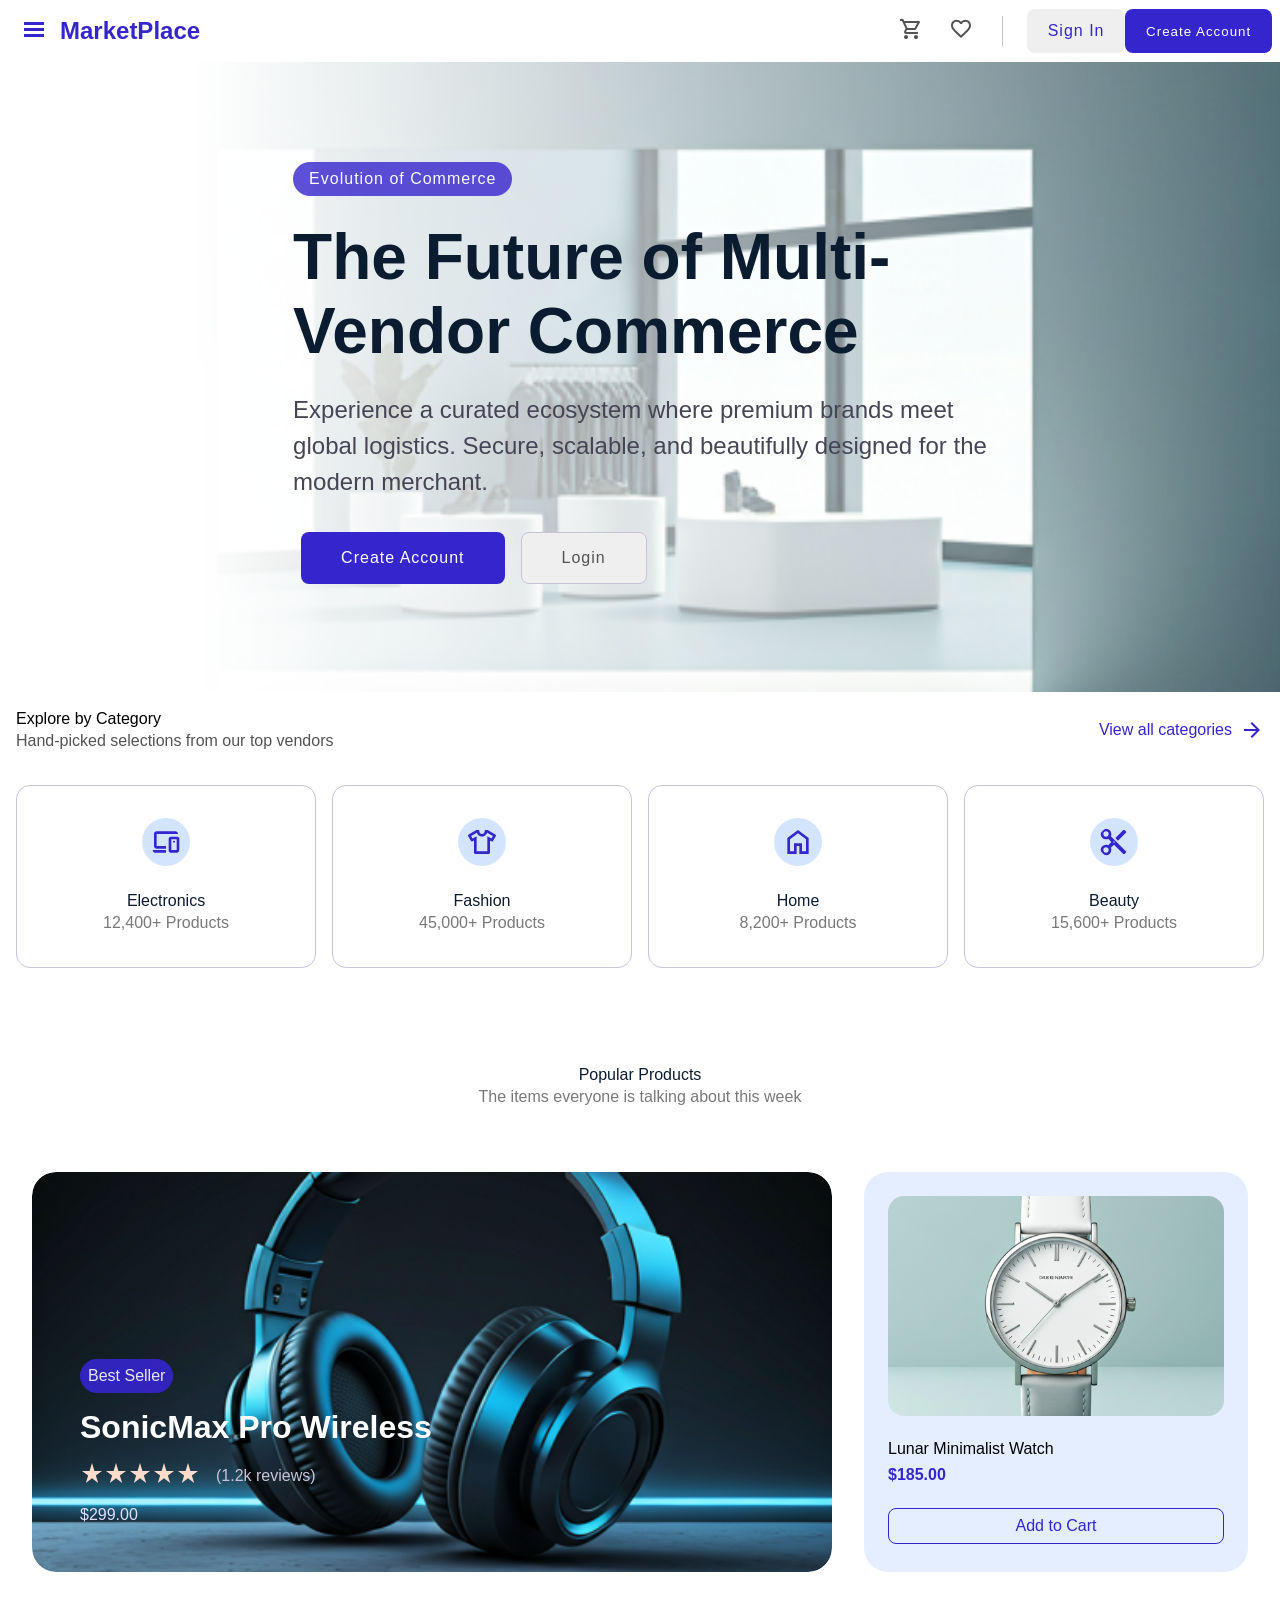
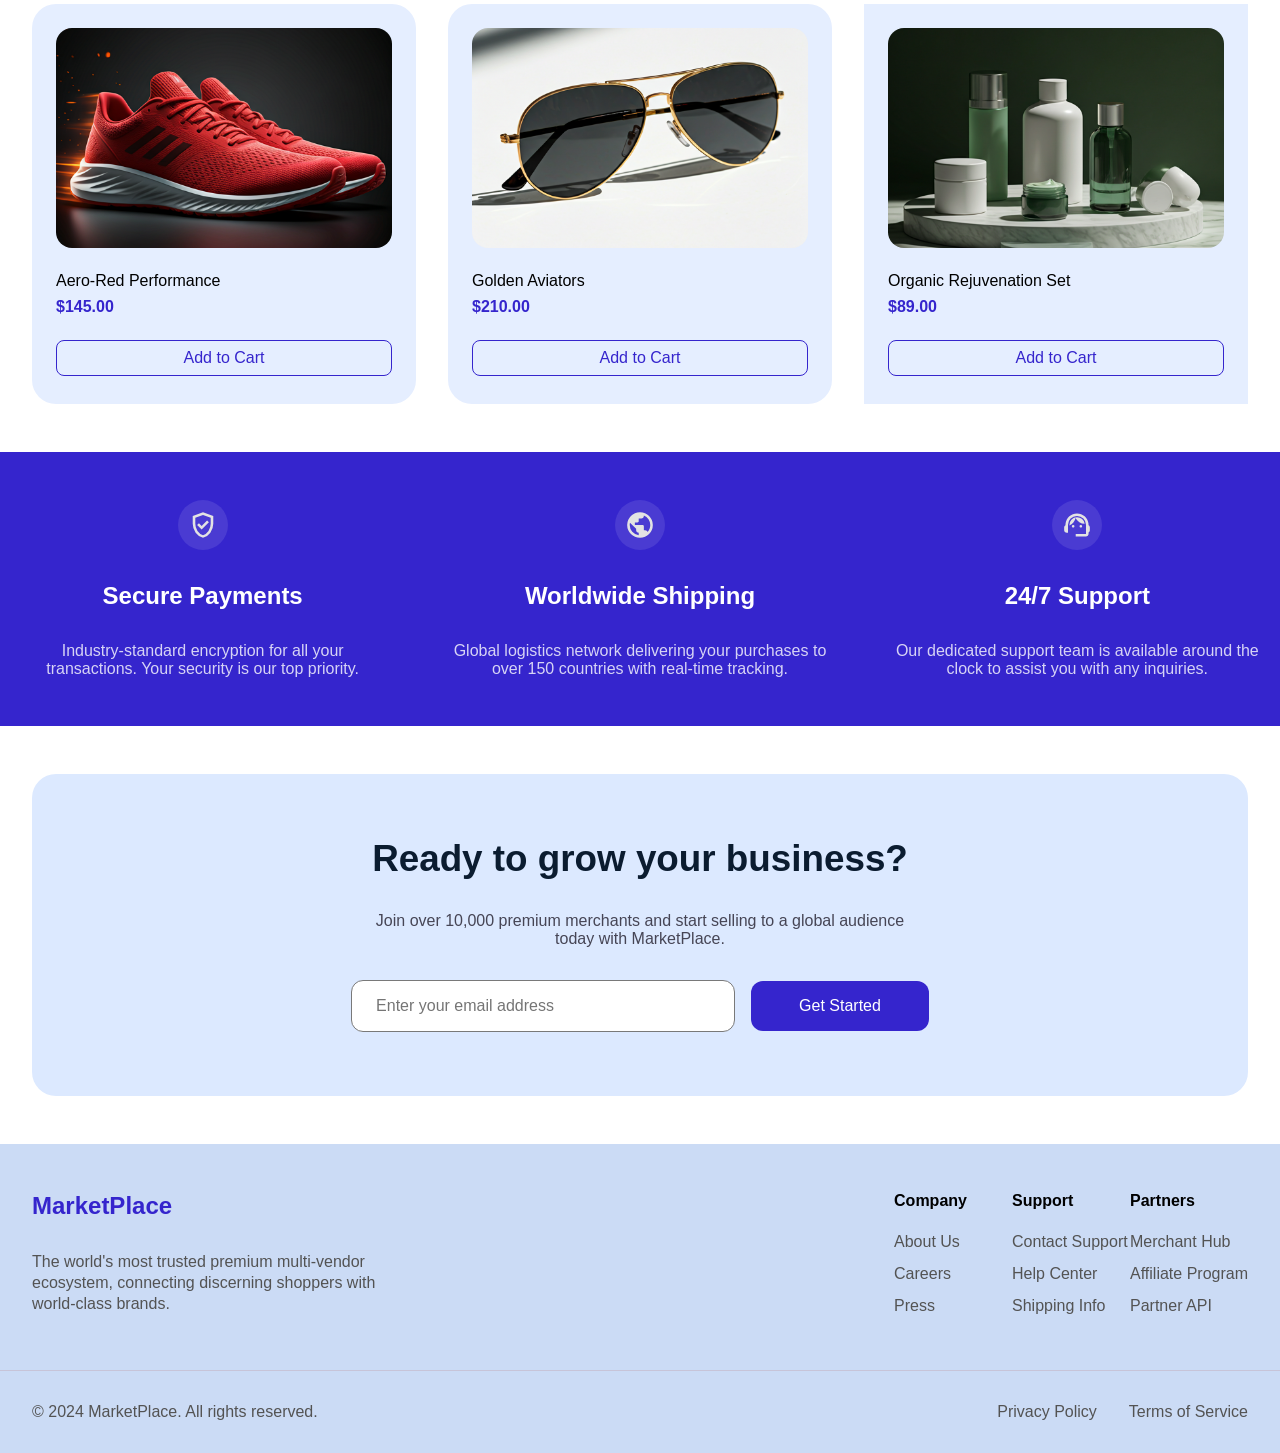
==== commit f8926384: "add" ====
--- a/index.html
+++ b/index.html
@@ -7,7 +7,7 @@
     <link rel="stylesheet" href="style.css">
     <link rel="stylesheet" href="CSS/nav.css">
     <link rel="stylesheet" href="CSS/main.css">
-    <link rel="stylesheet" href="CSS/explore.css">
+    <link rel="stylesheet" href="CSS/Explore.css">
     <link rel="stylesheet" href="CSS/animation.css">
     <link rel="stylesheet" href="CSS/products.css">
     <link rel="stylesheet" href="CSS/support.css">
--- a/CSS/Explore.css
+++ b/CSS/Explore.css
@@ -0,0 +1,108 @@
+.explore {
+    display: flex;
+    justify-content: center;
+    flex-direction: column;
+    max-width: 1280px;
+    margin: 0 auto;
+    padding: 1rem;
+    gap: 2rem;
+    animation: fadeUp 1.5s ease;
+
+}
+
+.explore-container {
+    display: flex;
+    justify-content: space-between;
+    align-items: center;
+}
+
+.explore-p {
+    line-height: 1.4;
+}
+
+.explore-p2 {
+    color: var(--grrr);
+}
+
+.explore-view {
+    display: flex;
+    justify-content: center;
+    align-items: center;
+    text-decoration: none;
+    gap: 0.5rem;
+    color: var(--blue);
+    fill: var(--blue);
+    transition: transform 0.3s ease;
+}
+
+.explore-view:hover {
+    transform: scale(1.05);
+}
+
+
+.category {
+    width: 100%;
+    display: grid;
+    grid-template-columns: repeat(auto-fit, minmax(150px, 1fr));
+    gap: 1rem;
+}
+
+.category1 {
+    display: flex;
+    justify-content: center;
+    align-items: center;
+    flex-direction: column;
+    border: 1px solid var(--gr);
+    border-radius: 14px;
+    padding: 2rem;
+    transition: border 0.3s ease;
+}
+
+.category1:hover {
+    border-color: var(--blue);
+    cursor: pointer;
+}
+
+.category1:hover .svg-category {
+    transform: scale(1.2);
+}
+
+.svg-category {
+    fill: var(--blue);
+    background-color: var(--bb);
+    width: 3rem;
+    height: 3rem;
+    padding: 0.5rem;
+    border-radius: 100%;
+    margin-bottom: 1.5rem;
+    transition: transform 0.3s ease;
+}
+
+.cat-t {
+    line-height: 1.4;
+    text-align: center;
+}
+
+.cat-t h4 {
+    color: var(--gb);
+    font-weight: 400;
+}
+
+.cat-t p {
+    color: var(--grr);
+}
+@media (min-width:368px) and (max-width:768px){
+    .explore-p p{
+        font-size: 0.6rem ;
+    }
+    .explore-view{
+        font-size: 0.7rem;
+    }
+    .explore-view svg {
+        height: 10px;
+        width: 10px;
+    }
+    .explore-container{
+        gap: 1rem;
+    }
+}
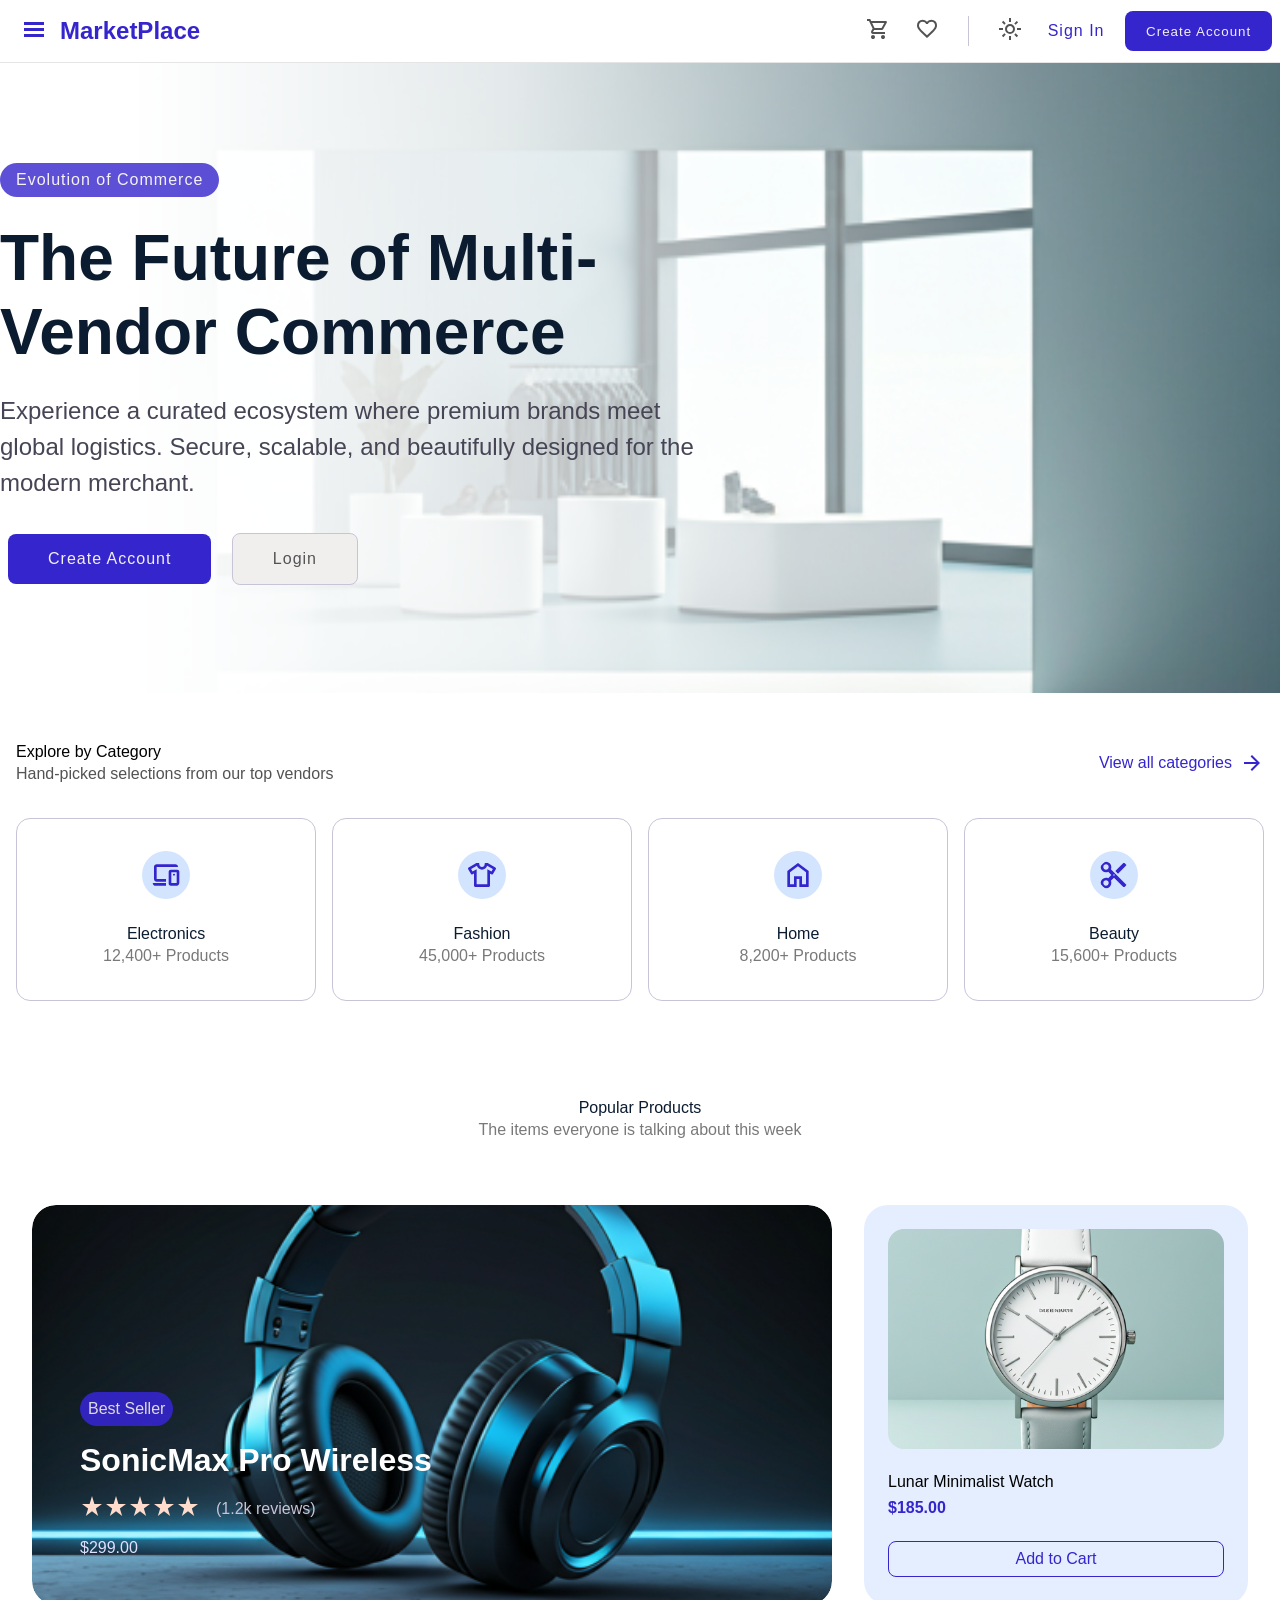
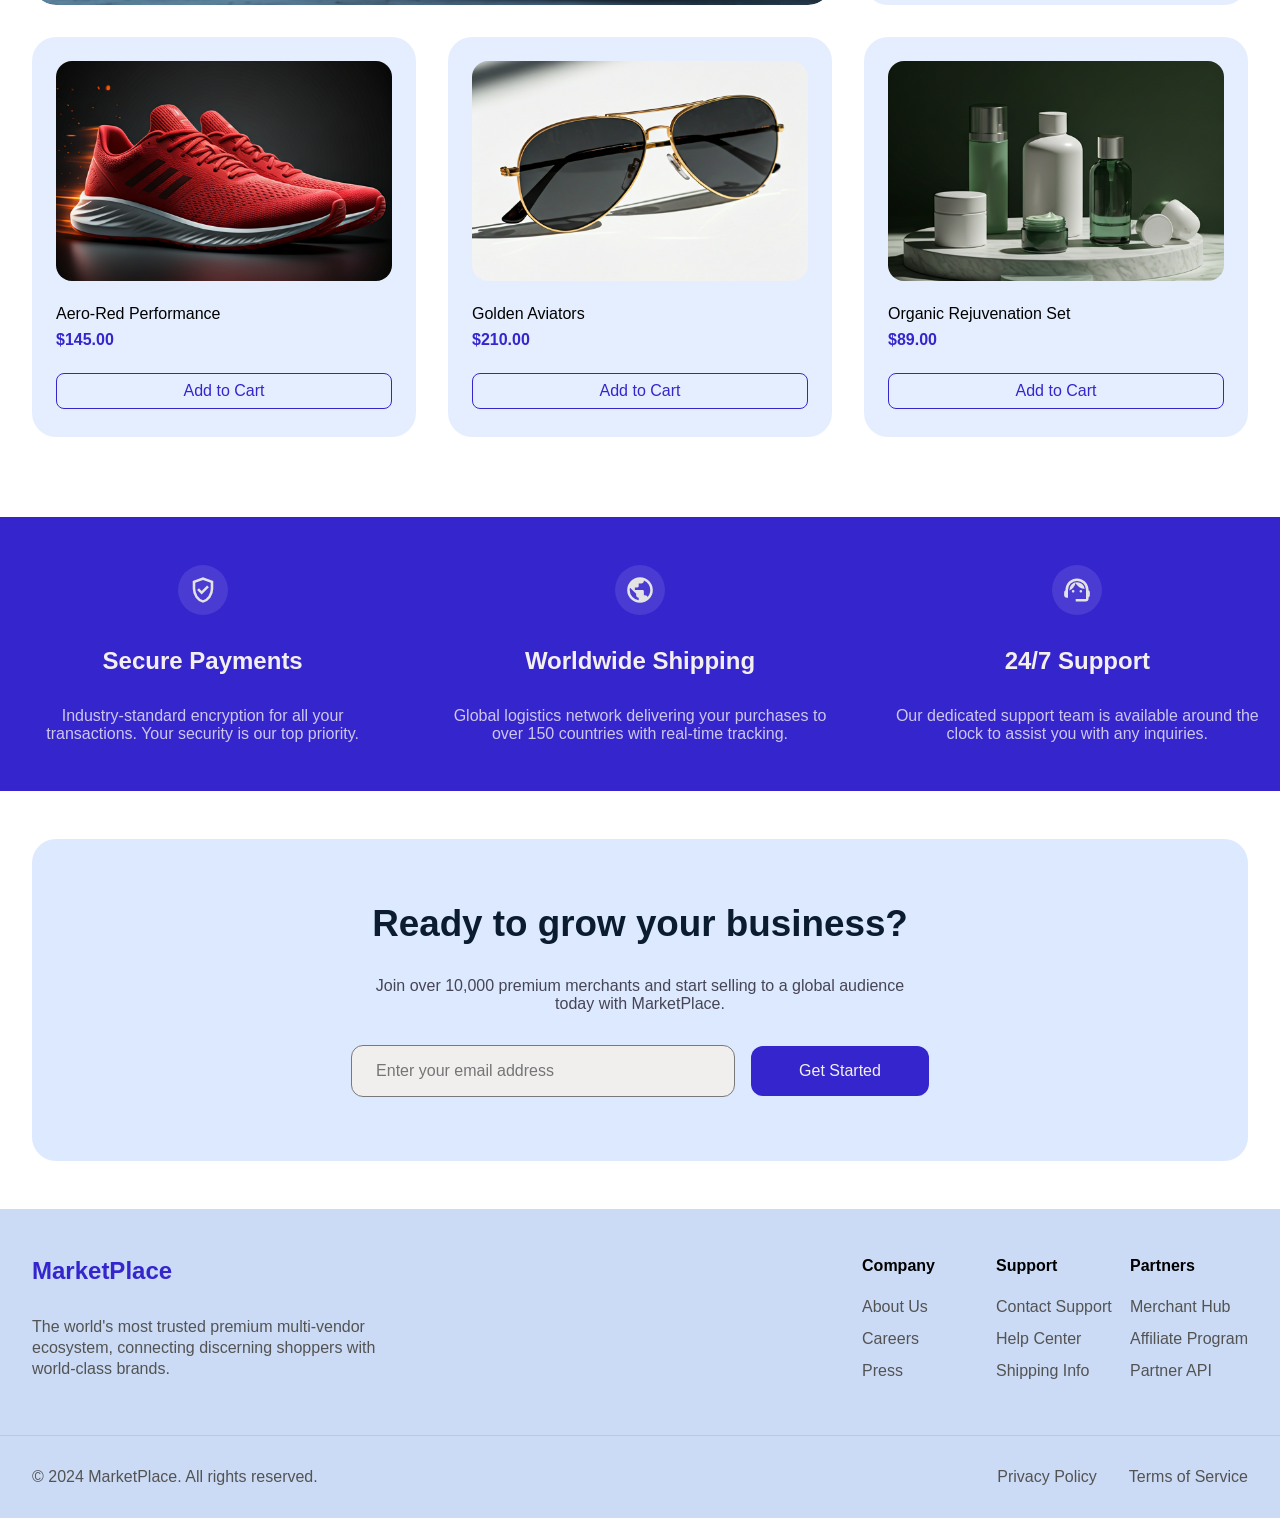
==== commit df87de18: "add" ====
--- a/index.html
+++ b/index.html
@@ -53,6 +53,13 @@
                 </svg></a>
             <span class="ff"></span>
             <div class="btn">
+
+                <a href="" class="light-mode"><svg xmlns="http://www.w3.org/2000/svg" height="24px"
+                        viewBox="0 -960 960 960" width="24px" fill="#e3e3e3">
+                        <path
+                            d="M565-395q35-35 35-85t-35-85q-35-35-85-35t-85 35q-35 35-35 85t35 85q35 35 85 35t85-35Zm-226.5 56.5Q280-397 280-480t58.5-141.5Q397-680 480-680t141.5 58.5Q680-563 680-480t-58.5 141.5Q563-280 480-280t-141.5-58.5ZM200-440H40v-80h160v80Zm720 0H760v-80h160v80ZM440-760v-160h80v160h-80Zm0 720v-160h80v160h-80ZM256-650l-101-97 57-59 96 100-52 56Zm492 496-97-101 53-55 101 97-57 59Zm-98-550 97-101 59 57-100 96-56-52ZM154-212l101-97 55 53-97 101-59-57Zm326-268Z" />
+                    </svg></a>
+
                 <button class="nav-sign"><a href="">Sign In</a></button>
                 <button class="nav-create"><a href="">Create Account</a></button>
             </div>
@@ -63,10 +70,10 @@
             <img src="img/img-supp.png" alt="img" class="main-img">
             <h2 class="main-h2">Evolution of Commerce</h2>
             <h1 class="main-h1">The Future of Multi-<br>Vendor Commerce</h1>
-            <p class="main-p">Experience a curated ecosystem where premium brands meet <br> global logistics. Secure,
+            <p class="main-p">Experience a curated ecosystem where premium brands meet <br class="no"> global logistics. Secure,
                 scalable,
-                and beautifully designed for the <br> modern merchant.</p>
-            <div class="btn">
+                and beautifully designed for the <br class="no"> modern merchant.</p>
+            <div class="btnm">
                 <button class=" main-create"><a href="">Create Account</a></button>
                 <button class=" main-sign"><a href="">Login</a></button>
             </div>
@@ -188,7 +195,7 @@
                 <span class="price-grid-products">$210.00</span>
                 <button class="button-grid">Add to Cart</button>
             </div>
-            <div class="grid-products">
+            <div class="grid-products g">
                 <div class="img-prooo"> <img src="img/prud3.png" alt="img" class="img-proo">
                 </div>
                 <p class="p-gridd-prod">Organic Rejuvenation Set</p>
--- a/style.css
+++ b/style.css
@@ -1,15 +1,27 @@
 :root {
     --black: #000000;
     --blue: rgb(53 37 205);
+    --bluee: rgb(53 37 205);
     --blue--op: #E2E8F0;
-    --white: white;
+    --white: rgb(255, 255, 255);
     --gr: rgb(199 196 216);
+    --gx: rgb(199 196 216);
     --grr: rgb(121, 121, 121);
     --grrr: rgb(83, 83, 83);
     --gb: rgb(11 28 48);
     --qw: rgb(70 69 85);
     --fontff: Sans-serif;
-    --bb: rgb(211 228 254)
+    --bb: rgb(211 228 254);
+    --ww: rgb(244, 239, 239);
+    --wh: rgb(241, 238, 238);
+    --whitee: white;
+    --star: #ffdbcc;
+    --grid: rgb(229 238 255);
+    --s-b: rgba(255, 255, 255, 0.1);
+    --s-bb: rgb(227, 227, 227);
+    --rr-bb: rgb(220 233 255);
+    --rr-bb-p: rgb(70 69 85);
+    --fot: rgb(203 219 245);
 }
 
 
@@ -18,4 +30,41 @@
     margin: 0;
     box-sizing: border-box;
     font-family: var(--fontff);
+}
+
+body.active {
+    background-color: var(--white);
+    --black: rgb(228 225 235);
+    --blue: rgb(189 194 255);
+    --white: rgb(18 19 25);
+    --gb: white;
+    --qw: rgb(198 197 213);
+    --ww: rgb(19 30 140);
+    --wh: rgb(31 31 38);
+    --grrr: rgb(198 197 213);
+    --gr: rgb(69 70 83);
+    --bb: rgb(52 52 59);
+    --grr: rgb(198 197 213);
+    --whitee: rgb(13 14 20);
+    --gr: rgb(228 225 235);
+    --star: rgb(247 189 62);
+    --grid: rgb(31 31 38);
+    --bluee: rgb(129 140 248);
+    --s-b: rgb(18 19 25 / 0.2);
+    --s-bb: rgb(16 27 138);
+    --rr-bb: rgb(41 41 48);
+    --rr-bb-p: rgb(198 197 213);
+    --gx: rgb(69 70 83);
+    --fot: rgb(13 14 20);
+    --blue--op: rgb(69 70 83);
+}
+
+body.active .main-create:hover {
+    opacity: 1;
+    box-shadow: 0px 8px 12px -8px var(--blue);
+}
+
+body.active .text-bus {
+    color: rgb(228 225 235);
+    border: 1px solid #e4e1eb1a !important;
 }
--- a/CSS/nav.css
+++ b/CSS/nav.css
@@ -7,7 +7,10 @@
     align-items: center;
     gap: 3rem;
     padding: 0.5rem;
-    background-color: rgba(255, 255, 255, 0.9);
+    background-color: rgb(from var(--white) r g b /0.5);
+    backdrop-filter: blur(10px);
+    -webkit-backdrop-filter: blur(10px);
+    border-bottom: 1px solid rgb(from var(--black) r g b / 0.1);
     z-index: 1;
     max-width: 1280px;
     margin: auto;
@@ -39,6 +42,7 @@
     border: none;
     border-radius: 0.5rem;
     font-size: 1rem;
+    background-color: rgb(from var(--white) r g b /0);
     transition: background-color 0.2s ease-in-out
 }
 
@@ -56,7 +60,7 @@
 }
 
 .nav-create a {
-    color: var(--white);
+    color: var(--ww);
 }
 
 .nav-create:hover {
@@ -117,6 +121,8 @@
 .nav-form input {
     font-size: 1rem;
     border: none;
+    background-color: var(--white);
+
 }
 
 .nav-list {
@@ -147,17 +153,37 @@
 
 .btn {
     display: flex;
+    align-items: center;
 }
 
 .nav-ll {
     display: flex;
     gap: 2rem;
     align-items: center;
+    background-color: var(--white) !important;
+
 }
 
 .vo {
     display: flex;
     gap: 1rem;
+}
+
+.light-mode svg {
+    width: 24px;
+    height: 24px;
+    fill: var(--grrr);
+    transition: background-color 0.2s ease-in-out;
+    margin: 0.3rem;
+    border-radius: 0.5rem;
+}
+
+.light-mode {
+    border-radius: 0.5rem;
+}
+
+.light-mode:hover {
+    background-color: var(--blue--op);
 }
 
 @media (min-width:368px) and (max-width:768px) {
@@ -166,6 +192,123 @@
         flex-direction: column;
         cursor: pointer;
         gap: 0.2rem;
+    }
+
+    .menu-toggle span {
+        background-color: var(--blue);
+        height: 3px;
+        width: 20px;
+
+    }
+
+
+
+    .nav-ll {
+        display: none;
+    }
+
+    .nav-ll.active {
+        display: flex;
+    }
+
+    .nav-list {
+        flex-direction: column;
+        justify-content: flex-start;
+        align-items: flex-start;
+        padding-left: 1rem;
+        gap: 1rem;
+    }
+
+    .nav-ll {
+        position: fixed;
+        top: 0;
+        left: 0;
+        width: 260px;
+        height: 100vh;
+        padding: 5rem 1rem;
+        display: flex;
+        justify-content: flex-start;
+        align-items: flex-start;
+        flex-direction: column;
+        gap: 1rem;
+        transform: translateX(-100%);
+        opacity: 0;
+        transition: all .45s cubic-bezier(.22, 1, .36, 1);
+        z-index: 999;
+    }
+
+    .nav-l1.active {
+        transform: translateX(0);
+        opacity: 1;
+    }
+
+    .nav-form {
+        width: 200px;
+        gap: 0.5rem;
+        overflow: hidden;
+    }
+
+    .nav-form .nav-input {
+        font-size: 0.8rem;
+
+    }
+
+    .nav-form-btn svg {
+        width: 20px;
+    }
+
+    .nav-ll.active {
+        left: 0;
+        opacity: 1;
+        transform: translateX(0);
+        visibility: visible;
+    }
+
+
+    .bac,
+    .ff {
+        display: none;
+    }
+
+    .nav {
+        gap: 0.5rem;
+    }
+
+    .nav-sign {
+        padding: 0.4rem 1rem;
+        border-radius: 0.5rem;
+        font-size: 0.6rem;
+    }
+
+    .nav-create {
+        padding: 0.4rem 1rem;
+        font-size: 0.6rem;
+    }
+
+    .nav-logo {
+        font-size: 1rem;
+    }
+
+    .light-mode svg {
+        width: 15px;
+        height: 15px;
+    }
+
+    .light-mode {
+        height: 24px;
+        cursor: pointer;
+    }
+
+}
+
+@media (min-width:768px)and (max-width:1280px) {
+    .menu-toggle {
+        display: flex;
+        flex-direction: column;
+        cursor: pointer;
+        gap: 0.2rem;
+        padding-top: 0.3rem;
+        padding-left: 1rem;
     }
 
     .menu-toggle span {
@@ -238,112 +381,4 @@
         transform: translateX(0);
         visibility: visible;
     }
-
-
-    .bac,
-    .ff {
-        display: none;
-    }
-
-    .nav {
-        gap: 0.5rem;
-    }
-
-    .nav-sign {
-        padding: 0.4rem 1rem;
-        border-radius: 0.5rem;
-        font-size: 0.6rem;
-    }
-
-    .nav-create {
-        padding: 0.4rem 1rem;
-        font-size: 0.6rem;
-    }
-
-    .nav-logo {
-        font-size: 1rem;
-    }
-
-}
-
-@media (min-width:768px)and (max-width:1280px) {
-    .menu-toggle {
-        display: flex;
-        flex-direction: column;
-        cursor: pointer;
-        gap: 0.2rem;
-        padding-top: 0.3rem;
-        padding-left: 1rem;
-    }
-
-    .menu-toggle span {
-        background-color: var(--blue);
-        height: 3px;
-        width: 20px;
-
-    }
-
-
-
-    .nav-ll {
-        display: none;
-    }
-
-    .nav-ll.active {
-        display: flex;
-    }
-
-    .nav-list {
-        flex-direction: column;
-        justify-content: flex-start;
-        align-items: flex-start;
-        padding-left: 1rem;
-        gap: 1rem;
-    }
-
-    .nav-ll {
-        position: fixed;
-        top: 0;
-        left: 0;
-        width: 260px;
-        height: 100vh;
-        background: white;
-        padding: 5rem 1rem;
-        display: flex;
-        justify-content: flex-start;
-        align-items: flex-start;
-        flex-direction: column;
-        gap: 1rem;
-        transform: translateX(-100%);
-        opacity: 0;
-        transition: all .45s cubic-bezier(.22, 1, .36, 1);
-        z-index: 999;
-    }
-
-    .nav-l1.active {
-        transform: translateX(0);
-        opacity: 1;
-    }
-
-    .nav-form {
-        width: 200px;
-        gap: 0.5rem;
-        overflow: hidden;
-    }
-
-    .nav-form .nav-input {
-        font-size: 0.8rem;
-
-    }
-
-    .nav-form-btn svg {
-        width: 20px;
-    }
-
-    .nav-ll.active {
-        left: 0;
-        opacity: 1;
-        transform: translateX(0);
-        visibility: visible;
-    }
 }
--- a/CSS/main.css
+++ b/CSS/main.css
@@ -18,7 +18,7 @@
     flex-direction: column;
     align-items: flex-start;
     gap: 1.5rem;
-    width: auto;
+    width: 100%;
     margin: 0 auto;
     max-width: 1280px;
 }
@@ -32,13 +32,13 @@
     object-fit: cover;
     object-position: center;
     z-index: -1;
-    mask-image: linear-gradient(to right, transparent 15%, black);
-    -webkit-mask-image: linear-gradient(to right, transparent 15%, black);
+    mask-image: linear-gradient(to left, black 0%, rgba(0, 0, 0, 0.8) 20%, rgba(0, 0, 0, 0.2) 60%, transparent 90%);
+    /* -webkit-mask-image: linear-gradient(to right, transparent 15%, black); */
 }
 
 .main-h2 {
     background-color: var(--blue);
-    color: var(--white);
+    color: var(--ww);
     font-size: 1rem;
     font-weight: 400;
     letter-spacing: 1px;
@@ -64,7 +64,7 @@
     padding: 1rem;
     border-radius: 0.5rem;
     background-color: var(--blue);
-    transition: opacity 0.2s ease-in-out;
+    transition: all 0.2s ease-in-out;
     margin: 0.5rem;
     font-size: 1rem;
 }
@@ -72,7 +72,7 @@
 .main-create a {
     padding: 1.5rem;
     text-decoration: none;
-    color: var(--white);
+    color: var(--ww);
 }
 
 .main-create:hover {
@@ -81,13 +81,13 @@
 
 .main-sign {
     font-size: 1rem;
-    border: 1px solid var(--gr);
+    border: 1px solid var(--gx);
     letter-spacing: 1px;
     padding: 1rem;
     border-radius: 0.5rem;
     transition: all 0.2s ease-in-out;
     margin: 0.5rem;
-
+    background-color: var(--wh);
 }
 
 .main-sign a {
@@ -120,29 +120,42 @@
     }
 
     .main-h1 {
-        font-size: 1.5rem;
+        font-size: 1.8rem;
     }
 
     .main-p {
-        font-size: 0.6rem;
+        font-size: 0.8rem;
     }
 
     .main-create a,
     .main-sign a {
         padding: 0.5rem;
+    }
 
+    .main-sign {
+        width: fit-content;
+    }
+
+
+    .btnm {
+        display: flex;
+        flex-direction: column;
     }
 
     .main-sign,
     .main-create {
-        font-size: 0.5rem;
-        padding: 0.5rem;
+        font-size: 0.7rem;
+        padding: 0.8rem;
         margin: 0.2rem;
     }
-    .main-landing-sub{
+
+    .main-landing-sub {
         gap: 1rem;
         justify-content: space-around;
         padding: 2rem;
     }
 
-}+    .no {
+        display: none;
+    }
+}
--- a/CSS/Explore.css
+++ b/CSS/Explore.css
@@ -3,7 +3,7 @@
     justify-content: center;
     flex-direction: column;
     max-width: 1280px;
-    margin: 0 auto;
+    margin: 2rem auto;
     padding: 1rem;
     gap: 2rem;
     animation: fadeUp 1.5s ease;
@@ -22,6 +22,10 @@
 
 .explore-p2 {
     color: var(--grrr);
+}
+
+.explore-p1 {
+    color: var(--black);
 }
 
 .explore-view {
--- a/CSS/products.css
+++ b/CSS/products.css
@@ -1,11 +1,12 @@
 .products-ex {
     display: flex;
     flex-direction: column;
-    margin: 5rem auto 1rem;
+    margin: 2rem auto 0;
     max-width: 1280px;
     gap: 2rem;
     animation: fadeUp 1.2s ease;
-
+    background-color: var(--whitee);
+    padding: 3rem 0;
 }
 
 .products-grid {
@@ -18,6 +19,7 @@
 
 .grid-p-b {
     position: relative;
+    isolation: isolate;
     grid-column: 1/3;
     overflow: hidden;
     cursor: pointer;
@@ -29,7 +31,7 @@
 
 .img-best-prod {
     position: absolute;
-    z-index: -2;
+    z-index: -1;
     width: 100%;
     border-radius: 1.5rem;
     object-position: center;
@@ -49,7 +51,7 @@
 }
 
 .best-seller {
-    color: var(--white);
+    color: var(--ww);
     background-color: var(--blue);
     width: fit-content;
     padding: 0.5rem;
@@ -60,7 +62,7 @@
 
 .grid-be-se-h3 {
     font-size: 2rem;
-    color: var(--white);
+    color: white;
 }
 
 .g {
@@ -76,7 +78,7 @@
 }
 
 .star {
-    fill: #ffdbcc;
+    fill: var(--star);
 }
 
 .price-p-b {
@@ -88,7 +90,7 @@
     flex-direction: column;
     padding: 1.5rem;
     gap: 0.5rem;
-    background-color: rgb(229 238 255);
+    background-color: var(--grid);
     height: 100%;
     box-sizing: border-box;
 }
@@ -96,6 +98,7 @@
 .p-gridd-prod {
     padding-top: 1rem;
     font-weight: 300;
+    color: var(--black);
 }
 
 .price-grid-products {
@@ -128,13 +131,13 @@
     border-radius: 0.5rem;
     color: var(--blue);
     font-size: 1rem;
-    background-color: rgb(229 238 255);
+    background-color: var(--grid);
     transition: all 0.4s ease;
 }
 
 .button-grid:hover {
     background-color: var(--blue);
-    color: white;
+    color: var(--ww);
     cursor: pointer;
 }
 
--- a/CSS/support.css
+++ b/CSS/support.css
@@ -1,5 +1,5 @@
 .support {
-    background-color: var(--blue);
+    background-color: var(--bluee);
     animation: fadeUp 1.6s ease;
 
 }
@@ -23,18 +23,19 @@
 }
 
 .sup-h2 {
-    color: var(--white);
+    color: var(--ww);
 }
 
 .sup-p {
-    color: rgb(255, 255, 255);
+    color: var(--ww);
     opacity: 0.8;
 }
 
 .svg-sup {
     width: 50px;
     height: 50px;
-    background-color: rgba(255, 255, 255, 0.1);
+    background-color: var(--s-b);
     padding: 0.6rem;
     border-radius: 100%;
-}+    fill: var(--s-bb);
+}
--- a/CSS/business.css
+++ b/CSS/business.css
@@ -12,7 +12,7 @@
     margin: 3rem 2rem;
     padding: 4rem;
     gap: 2rem;
-    background-color: rgb(220 233 255);
+    background-color: var(--rr-bb);
     max-width: 1280px;
     border-radius: 1.5rem;
 }
@@ -20,12 +20,12 @@
 .business-h2 {
     font-size: 2.3rem;
     text-align: center;
-    color: rgb(11 28 48);
+    color: var(--gb);
 }
 
 .business-p {
     text-align: center;
-    color: rgb(70 69 85);
+    color: var(--rr-bb-p);
 }
 
 .business-form {
@@ -44,6 +44,7 @@
     font-size: 1rem;
     border-radius: 0.75rem;
     outline: none;
+    background-color: var(--wh);
     border: 1px solid var(--grr);
 }
 
@@ -54,7 +55,7 @@
 .sum-bus {
     padding: 1rem 3rem;
     font-size: 1rem;
-    color: var(--white);
+    color: var(--ww);
     background-color: var(--blue);
     border-radius: 0.75rem;
     border: none;
--- a/CSS/footer.css
+++ b/CSS/footer.css
@@ -1,10 +1,7 @@
-.fot {
-    background-color: rgb(203 219 245);
-}
-
 .fott {
     max-width: 1280px;
     margin: auto;
+    background-color: var(--fot);
 }
 
 .fot1 {
@@ -35,6 +32,7 @@
 .fot1-right {
     display: grid;
     grid-template-columns: repeat(3, minmax(0, 1fr));
+    gap: 1rem;
 }
 
 .fot1-right-list {
@@ -87,6 +85,10 @@
     color: var(--blue);
 }
 
+.for1-right-h3{
+    color: var(--black);
+}
+
 @media (min-width:368px) and (max-width:768px) {
     .fot1 {
         display: flex;
@@ -97,7 +99,8 @@
     .fot1-right {
         grid-template-columns: repeat(auto-fit, minmax(100px, 1fr));
     }
-    .fot2{
+
+    .fot2 {
         flex-direction: column;
         gap: 1rem;
         align-items: center;
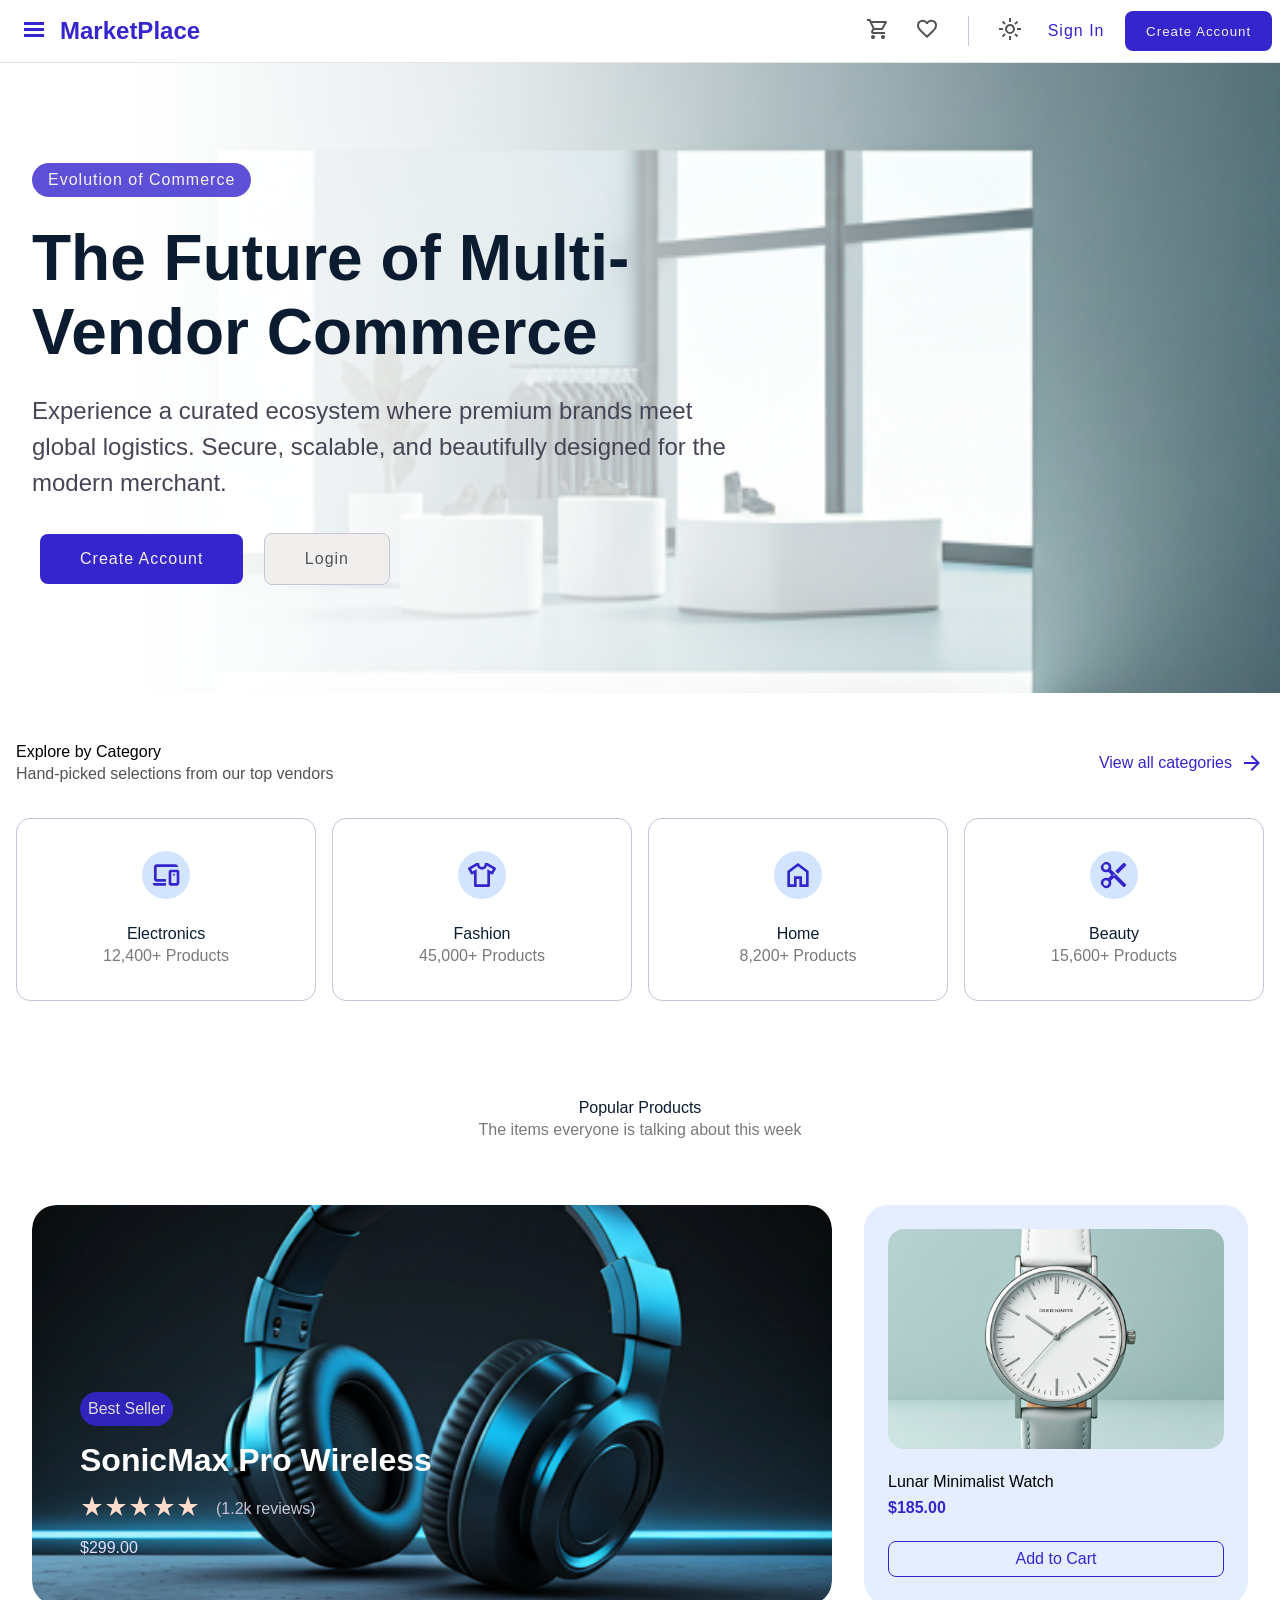
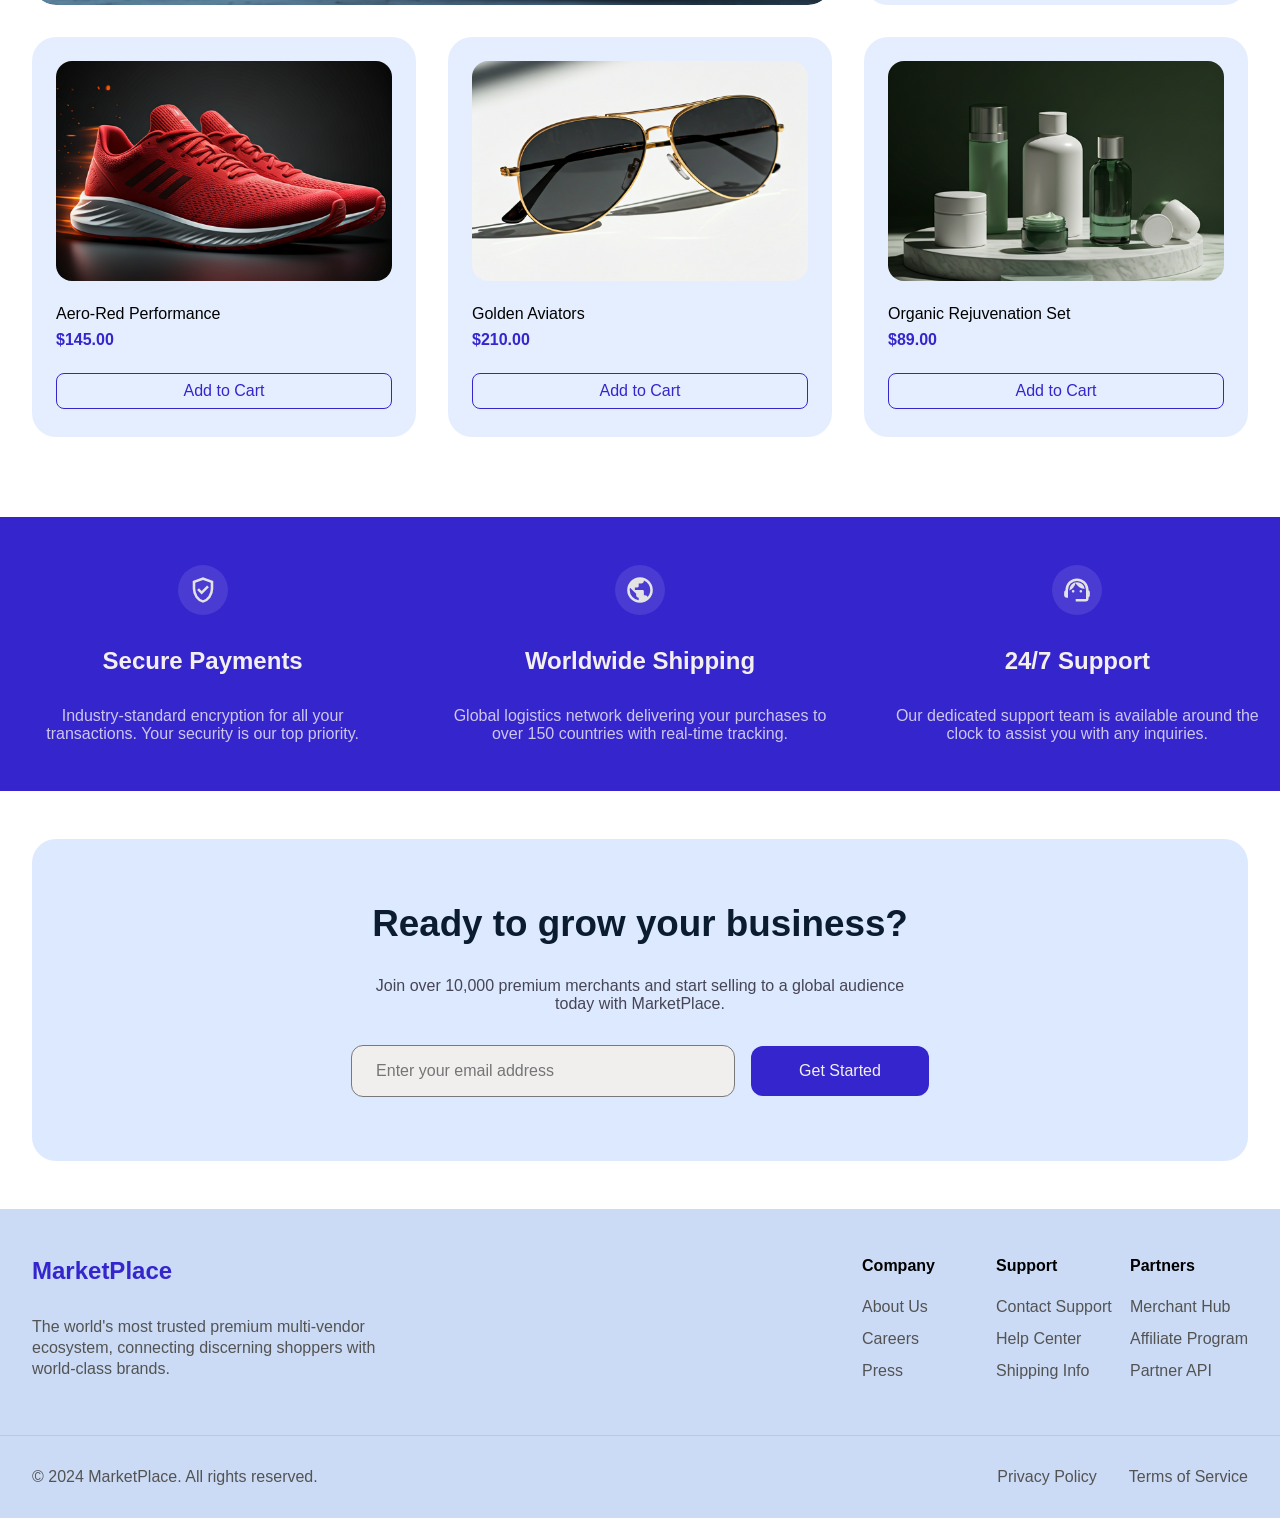
==== commit 245b7904: "add login page" ====
--- a/index.html
+++ b/index.html
@@ -25,7 +25,14 @@
             <h2 class="nav-logo"><a href="#">MarketPlace</a></h2>
         </div>
         <div class="nav-ll">
+            <a href="" class="light-mode light-mode-menu"><svg xmlns="http://www.w3.org/2000/svg" height="24px" viewBox="0 -960 960 960"
+                    width="24px" fill="#e3e3e3">
+                    <path
+                        d="M565-395q35-35 35-85t-35-85q-35-35-85-35t-85 35q-35 35-35 85t35 85q35 35 85 35t85-35Zm-226.5 56.5Q280-397 280-480t58.5-141.5Q397-680 480-680t141.5 58.5Q680-563 680-480t-58.5 141.5Q563-280 480-280t-141.5-58.5ZM200-440H40v-80h160v80Zm720 0H760v-80h160v80ZM440-760v-160h80v160h-80Zm0 720v-160h80v160h-80ZM256-650l-101-97 57-59 96 100-52 56Zm492 496-97-101 53-55 101 97-57 59Zm-98-550 97-101 59 57-100 96-56-52ZM154-212l101-97 55 53-97 101-59-57Zm326-268Z" />
+                </svg></a>
+
             <ul class="nav-list">
+
                 <li><a href="">Categories</a></li>
                 <li><a href="">New Arrivals</a></li>
                 <li><a href="">Deals</a></li>
@@ -60,7 +67,7 @@
                             d="M565-395q35-35 35-85t-35-85q-35-35-85-35t-85 35q-35 35-35 85t35 85q35 35 85 35t85-35Zm-226.5 56.5Q280-397 280-480t58.5-141.5Q397-680 480-680t141.5 58.5Q680-563 680-480t-58.5 141.5Q563-280 480-280t-141.5-58.5ZM200-440H40v-80h160v80Zm720 0H760v-80h160v80ZM440-760v-160h80v160h-80Zm0 720v-160h80v160h-80ZM256-650l-101-97 57-59 96 100-52 56Zm492 496-97-101 53-55 101 97-57 59Zm-98-550 97-101 59 57-100 96-56-52ZM154-212l101-97 55 53-97 101-59-57Zm326-268Z" />
                     </svg></a>
 
-                <button class="nav-sign"><a href="">Sign In</a></button>
+                <button class="nav-sign"><a href="/html/login.html">Sign In</a></button>
                 <button class="nav-create"><a href="">Create Account</a></button>
             </div>
         </div>
@@ -70,7 +77,8 @@
             <img src="img/img-supp.png" alt="img" class="main-img">
             <h2 class="main-h2">Evolution of Commerce</h2>
             <h1 class="main-h1">The Future of Multi-<br>Vendor Commerce</h1>
-            <p class="main-p">Experience a curated ecosystem where premium brands meet <br class="no"> global logistics. Secure,
+            <p class="main-p">Experience a curated ecosystem where premium brands meet <br class="no"> global logistics.
+                Secure,
                 scalable,
                 and beautifully designed for the <br class="no"> modern merchant.</p>
             <div class="btnm">
@@ -298,7 +306,7 @@
             </div>
         </div>
     </footer>
-    <script src="main.js"></script>
+    <script type="module" src="main.js"></script>
 </body>
 
 </html>
--- a/CSS/nav.css
+++ b/CSS/nav.css
@@ -122,7 +122,7 @@
     font-size: 1rem;
     border: none;
     background-color: var(--white);
-
+    color: var(--black);
 }
 
 .nav-list {
@@ -180,6 +180,7 @@
 
 .light-mode {
     border-radius: 0.5rem;
+    cursor: pointer;
 }
 
 .light-mode:hover {
@@ -215,8 +216,9 @@
         flex-direction: column;
         justify-content: flex-start;
         align-items: flex-start;
+        gap: 1rem;
         padding-left: 1rem;
-        gap: 1rem;
+
     }
 
     .nav-ll {
@@ -295,8 +297,12 @@
     }
 
     .light-mode {
-        height: 24px;
-        cursor: pointer;
+        display: none;
+    }
+
+    .light-mode-menu {
+        margin-left: 1rem;
+        display: flex;
     }
 
 }
@@ -318,7 +324,9 @@
 
     }
 
-
+    .light-mode-menu {
+        display: none;
+    }
 
     .nav-ll {
         display: none;
--- a/CSS/main.css
+++ b/CSS/main.css
@@ -159,3 +159,9 @@
         display: none;
     }
 }
+
+@media (min-width:768px) and (max-width:1280px) {
+    .main-landing {
+        padding-left: 2rem;
+    }
+}
